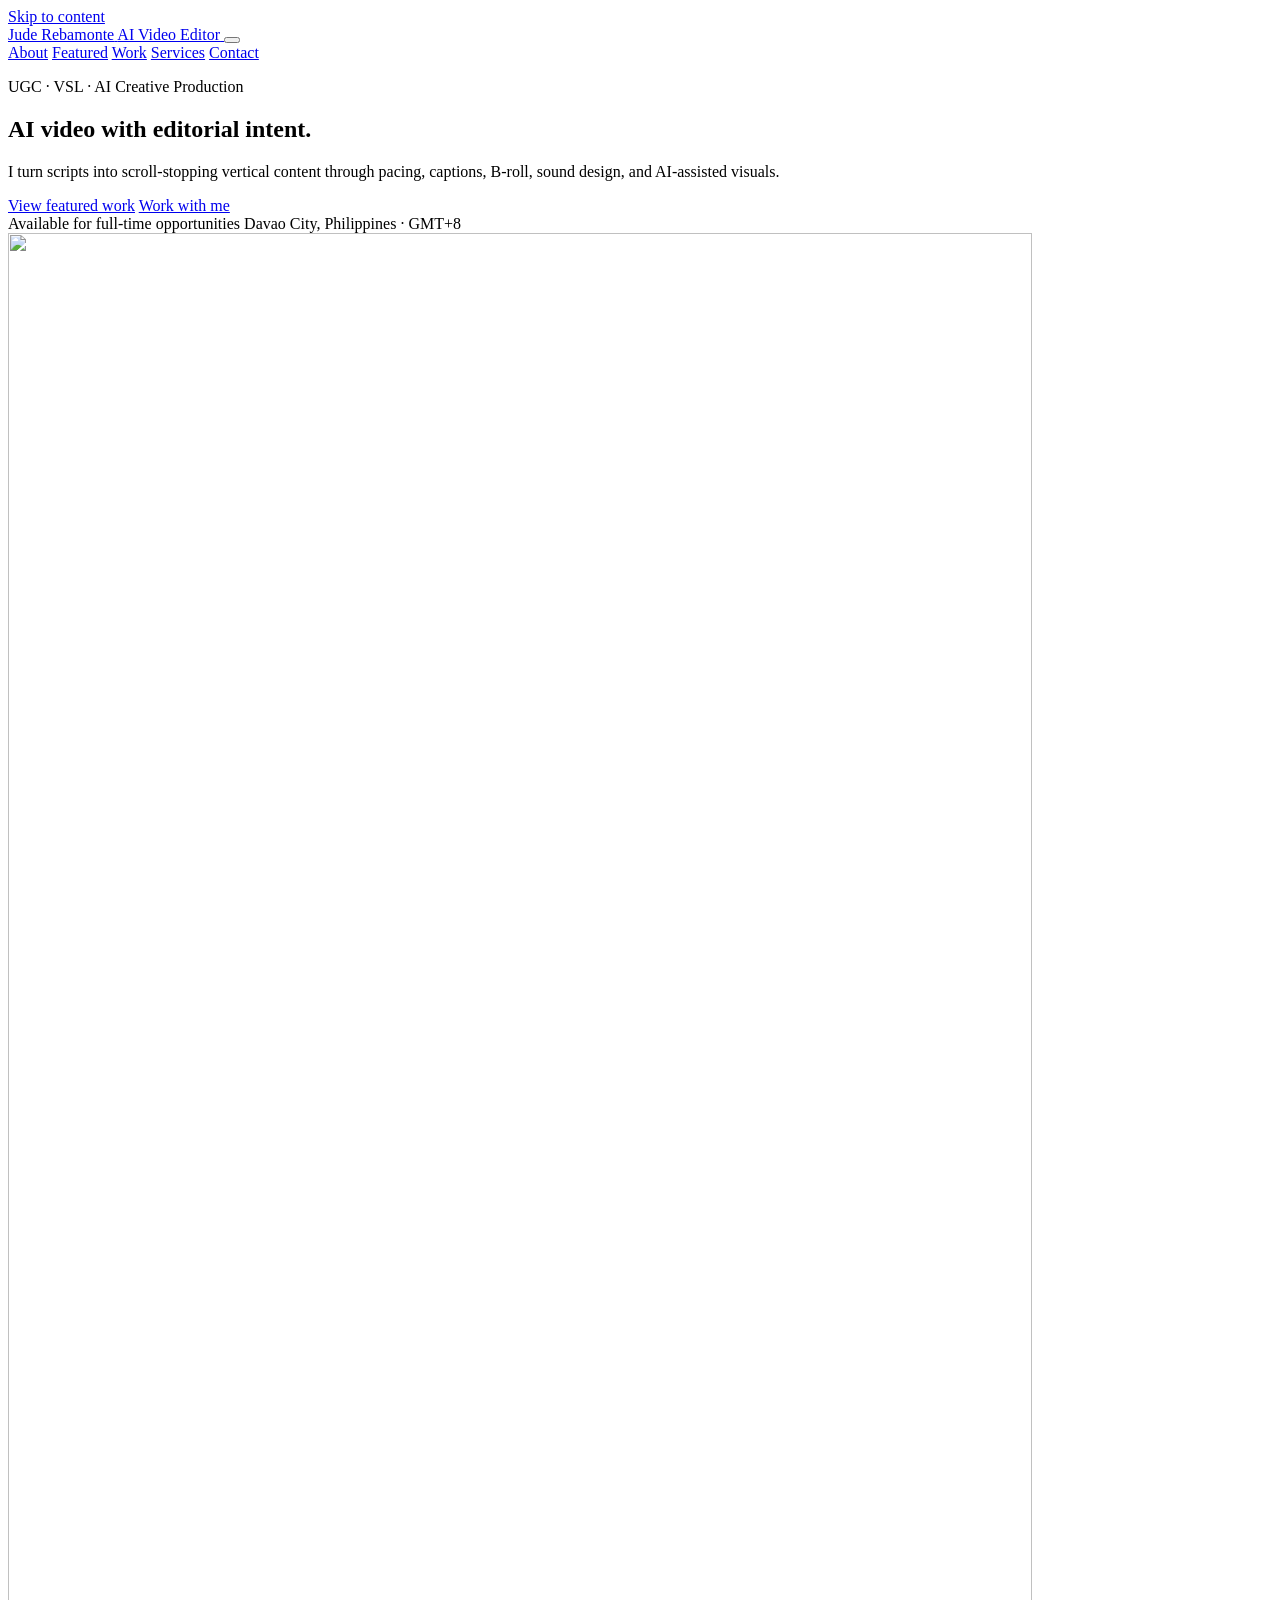
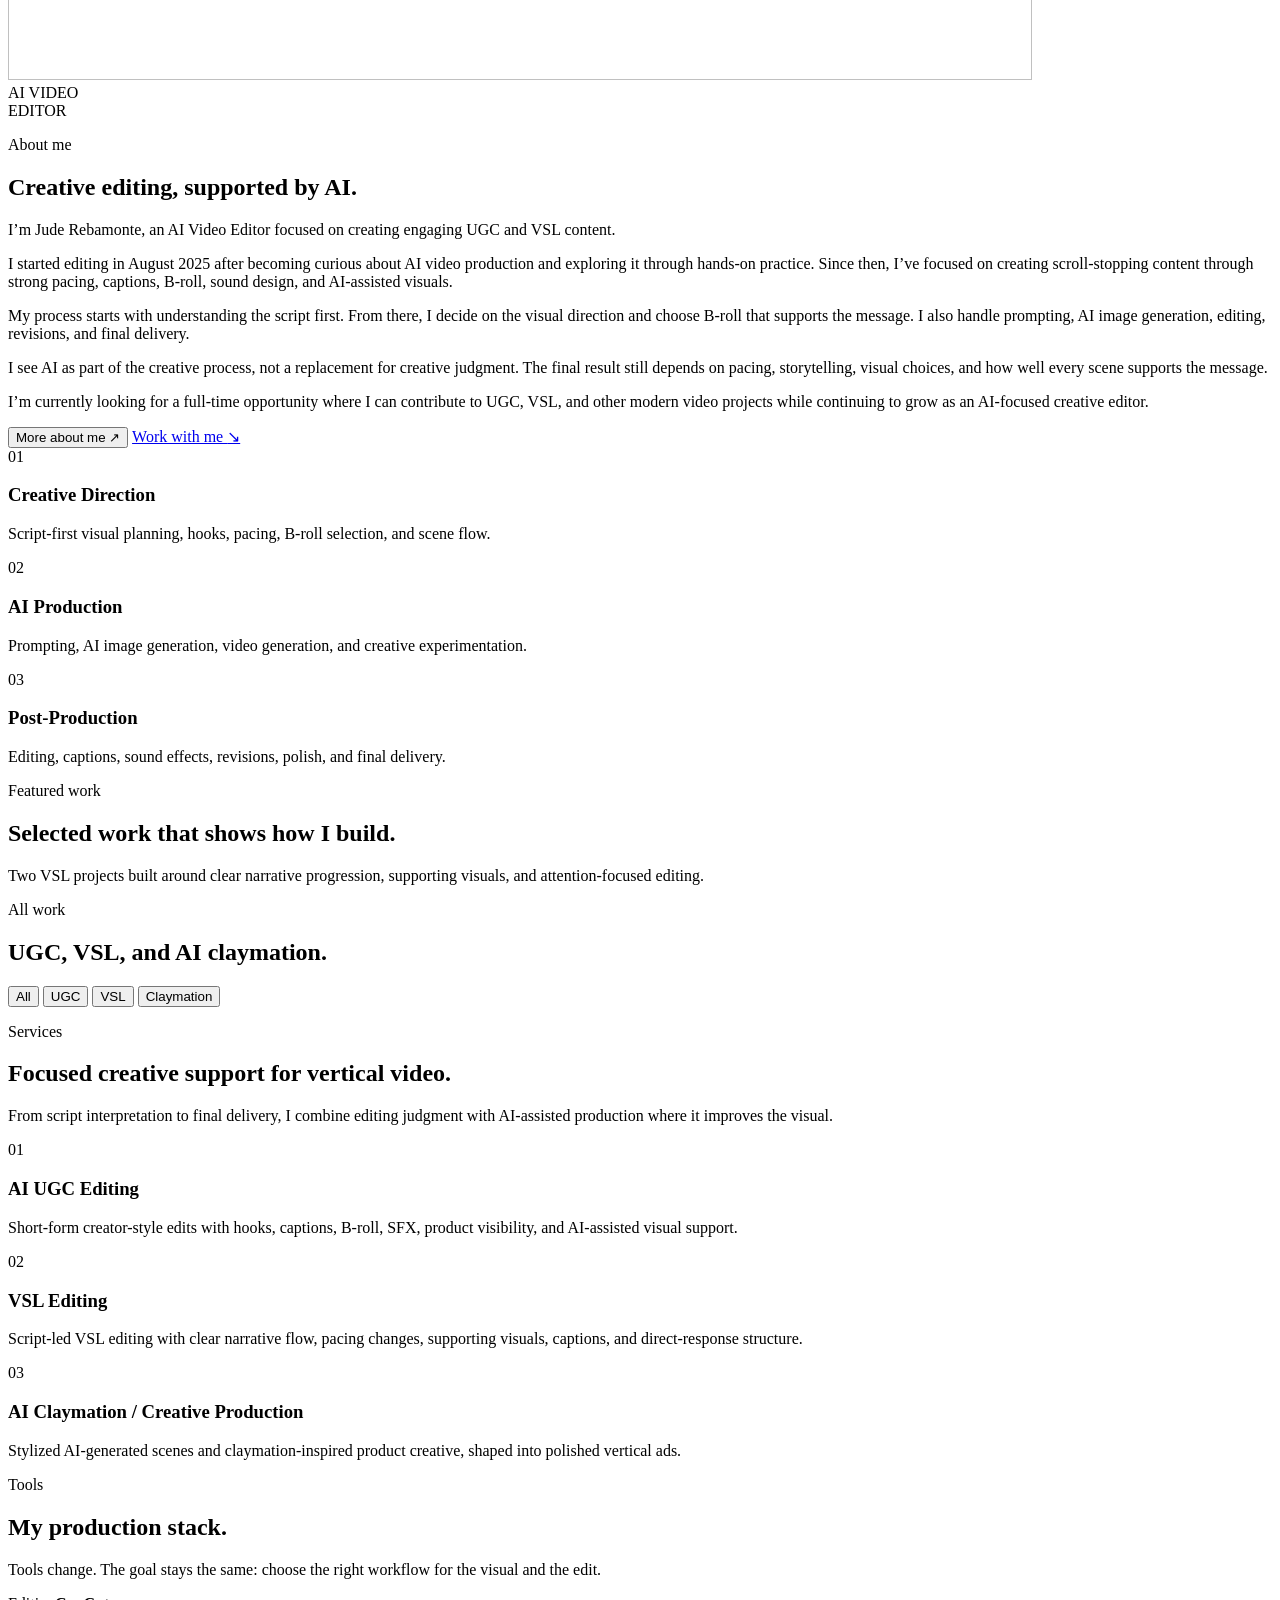
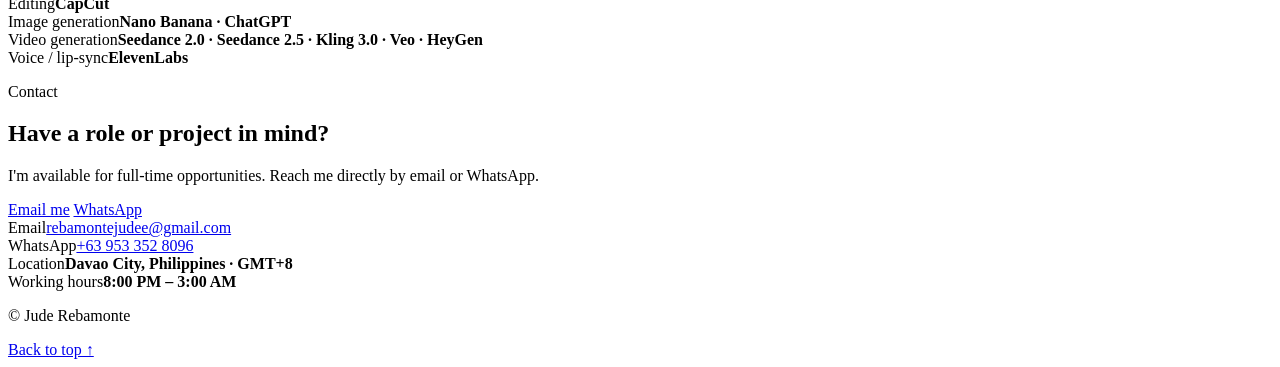
==== index.html @ fc988c45 "Add files via upload" ====
<!doctype html>
<html lang="en">
<head>
  <meta charset="utf-8">
  <meta name="viewport" content="width=device-width, initial-scale=1">
  <meta name="description" content="Jude Rebamonte — AI Video Editor specializing in UGC, VSL editing, and AI claymation creative production.">
  <meta name="theme-color" content="#0a0a0a">
  <title>Jude Rebamonte — AI Video Editor</title>
  <link rel="stylesheet" href="styles.css">
</head>
<body>
  <a class="skip-link" href="#main">Skip to content</a>
  <header class="site-header" id="top">
    <a class="brand" href="#top" aria-label="Jude Rebamonte, home">
      <span class="brand-name">Jude Rebamonte</span>
      <span class="brand-role">AI Video Editor</span>
    </a>
    <button class="nav-toggle" type="button" aria-expanded="false" aria-controls="site-nav" aria-label="Open navigation">
      <span></span><span></span>
    </button>
    <nav id="site-nav" class="site-nav" aria-label="Primary navigation">
      <a href="#about">About</a>
      <a href="#featured">Featured</a>
      <a href="#work">Work</a>
      <a href="#services">Services</a>
      <a class="nav-cta" href="#contact">Contact</a>
    </nav>
  </header>

  <main id="main">
    <section class="hero section-shell" aria-labelledby="hero-title">
      <div class="hero-copy">
        <p class="eyebrow">UGC · VSL · AI Creative Production</p>
        <h1 id="hero-title">AI video with <span>editorial intent.</span></h1>
        <p class="hero-lede">I turn scripts into scroll-stopping vertical content through pacing, captions, B-roll, sound design, and AI-assisted visuals.</p>
        <div class="hero-actions">
          <a class="button button-primary" href="#featured">View featured work</a>
          <a class="button button-secondary" href="#contact">Work with me</a>
        </div>
        <div class="hero-meta" aria-label="Availability details">
          <span>Available for full-time opportunities</span>
          <span>Davao City, Philippines · GMT+8</span>
        </div>
      </div>
      <div class="hero-visual" aria-hidden="true">
        <div class="hero-frame">
          <img src="assets/profile/jude-rebamonte.jpg" alt="" width="1024" height="1447">
        </div>
        <div class="hero-stamp">AI VIDEO<br>EDITOR</div>
      </div>
    </section>

    <section id="about" class="about section-shell section-pad" aria-labelledby="about-title">
      <div class="section-heading split-heading">
        <div>
          <p class="eyebrow">About me</p>
          <h2 id="about-title">Creative editing, supported by AI.</h2>
        </div>
        <p class="section-intro">I’m Jude Rebamonte, an AI Video Editor focused on creating engaging UGC and VSL content.</p>
      </div>

      <div class="about-grid">
        <div class="about-copy">
          <p>I started editing in August 2025 after becoming curious about AI video production and exploring it through hands-on practice. Since then, I’ve focused on creating scroll-stopping content through strong pacing, captions, B-roll, sound design, and AI-assisted visuals.</p>
          <p>My process starts with understanding the script first. From there, I decide on the visual direction and choose B-roll that supports the message. I also handle prompting, AI image generation, editing, revisions, and final delivery.</p>
          <p>I see AI as part of the creative process, not a replacement for creative judgment. The final result still depends on pacing, storytelling, visual choices, and how well every scene supports the message.</p>
          <p>I’m currently looking for a full-time opportunity where I can contribute to UGC, VSL, and other modern video projects while continuing to grow as an AI-focused creative editor.</p>
          <div class="about-actions">
            <button class="text-button" type="button" data-open-about>More about me <span aria-hidden="true">↗</span></button>
            <a class="text-button" href="#contact">Work with me <span aria-hidden="true">↘</span></a>
          </div>
        </div>

        <div class="capability-list">
          <article class="capability-card">
            <span class="capability-number">01</span>
            <h3>Creative Direction</h3>
            <p>Script-first visual planning, hooks, pacing, B-roll selection, and scene flow.</p>
          </article>
          <article class="capability-card">
            <span class="capability-number">02</span>
            <h3>AI Production</h3>
            <p>Prompting, AI image generation, video generation, and creative experimentation.</p>
          </article>
          <article class="capability-card">
            <span class="capability-number">03</span>
            <h3>Post-Production</h3>
            <p>Editing, captions, sound effects, revisions, polish, and final delivery.</p>
          </article>
        </div>
      </div>
    </section>

    <section id="featured" class="featured section-pad" aria-labelledby="featured-title">
      <div class="section-shell">
        <div class="section-heading split-heading">
          <div>
            <p class="eyebrow">Featured work</p>
            <h2 id="featured-title">Selected work that shows how I build.</h2>
          </div>
          <p class="section-intro">Two VSL projects built around clear narrative progression, supporting visuals, and attention-focused editing.</p>
        </div>
        <div id="featured-grid" class="featured-grid" aria-live="polite"></div>
      </div>
    </section>

    <section id="work" class="work section-shell section-pad" aria-labelledby="work-title">
      <div class="section-heading split-heading work-heading">
        <div>
          <p class="eyebrow">All work</p>
          <h2 id="work-title">UGC, VSL, and AI claymation.</h2>
        </div>
        <div class="filter-bar" role="group" aria-label="Filter portfolio projects">
          <button class="filter is-active" type="button" data-filter="All">All</button>
          <button class="filter" type="button" data-filter="UGC">UGC</button>
          <button class="filter" type="button" data-filter="VSL">VSL</button>
          <button class="filter" type="button" data-filter="Claymation">Claymation</button>
        </div>
      </div>
      <div id="portfolio-grid" class="portfolio-grid" aria-live="polite"></div>
    </section>

    <section id="services" class="services section-pad" aria-labelledby="services-title">
      <div class="section-shell">
        <div class="section-heading split-heading">
          <div>
            <p class="eyebrow">Services</p>
            <h2 id="services-title">Focused creative support for vertical video.</h2>
          </div>
          <p class="section-intro">From script interpretation to final delivery, I combine editing judgment with AI-assisted production where it improves the visual.</p>
        </div>
        <div class="services-grid">
          <article class="service-card">
            <span>01</span>
            <h3>AI UGC Editing</h3>
            <p>Short-form creator-style edits with hooks, captions, B-roll, SFX, product visibility, and AI-assisted visual support.</p>
          </article>
          <article class="service-card">
            <span>02</span>
            <h3>VSL Editing</h3>
            <p>Script-led VSL editing with clear narrative flow, pacing changes, supporting visuals, captions, and direct-response structure.</p>
          </article>
          <article class="service-card">
            <span>03</span>
            <h3>AI Claymation / Creative Production</h3>
            <p>Stylized AI-generated scenes and claymation-inspired product creative, shaped into polished vertical ads.</p>
          </article>
        </div>
      </div>
    </section>

    <section class="tools section-shell section-pad" aria-labelledby="tools-title">
      <div class="section-heading split-heading">
        <div>
          <p class="eyebrow">Tools</p>
          <h2 id="tools-title">My production stack.</h2>
        </div>
        <p class="section-intro">Tools change. The goal stays the same: choose the right workflow for the visual and the edit.</p>
      </div>
      <div class="tool-groups">
        <div class="tool-group"><span>Editing</span><strong>CapCut</strong></div>
        <div class="tool-group"><span>Image generation</span><strong>Nano Banana · ChatGPT</strong></div>
        <div class="tool-group"><span>Video generation</span><strong>Seedance 2.0 · Seedance 2.5 · Kling 3.0 · Veo · HeyGen</strong></div>
        <div class="tool-group"><span>Voice / lip-sync</span><strong>ElevenLabs</strong></div>
      </div>
    </section>

    <section id="contact" class="contact section-pad" aria-labelledby="contact-title">
      <div class="section-shell contact-inner">
        <p class="eyebrow">Contact</p>
        <h2 id="contact-title">Have a role or project in mind?</h2>
        <p>I'm available for full-time opportunities. Reach me directly by email or WhatsApp.</p>
        <div class="contact-actions">
          <a class="button button-primary" href="mailto:rebamontejudee@gmail.com">Email me</a>
          <a class="button button-secondary" href="https://wa.me/639533528096" target="_blank" rel="noopener noreferrer">WhatsApp</a>
        </div>
        <div class="contact-details">
          <div><span>Email</span><a href="mailto:rebamontejudee@gmail.com">rebamontejudee@gmail.com</a></div>
          <div><span>WhatsApp</span><a href="https://wa.me/639533528096" target="_blank" rel="noopener noreferrer">+63 953 352 8096</a></div>
          <div><span>Location</span><strong>Davao City, Philippines · GMT+8</strong></div>
          <div><span>Working hours</span><strong>8:00 PM – 3:00 AM</strong></div>
        </div>
      </div>
    </section>
  </main>

  <footer class="site-footer section-shell">
    <p>© <span id="year"></span> Jude Rebamonte</p>
    <a href="#top">Back to top ↑</a>
  </footer>

  <dialog id="video-modal" class="modal video-modal" aria-labelledby="video-modal-title">
    <div class="modal-panel video-panel">
      <button class="modal-close" type="button" data-close-video aria-label="Close video">×</button>
      <div class="modal-video-wrap">
        <video id="modal-video" controls playsinline preload="metadata"></video>
      </div>
      <div class="modal-copy">
        <p id="video-modal-kicker" class="eyebrow"></p>
        <h2 id="video-modal-title"></h2>
        <p id="video-modal-description"></p>
      </div>
    </div>
  </dialog>

  <dialog id="about-modal" class="modal about-modal" aria-labelledby="about-modal-title">
    <div class="modal-panel about-panel">
      <button class="modal-close" type="button" data-close-about aria-label="Close about details">×</button>
      <p class="eyebrow">More about me</p>
      <h2 id="about-modal-title">Script first. Visuals with a reason.</h2>
      <p>My approach begins with the script. I identify what the message needs visually, then choose B-roll, generated imagery, captions, pacing, and sound that support the story instead of distracting from it.</p>
      <p>I handle prompting, AI image generation, editing, captions, revisions, and final delivery. I’m especially interested in UGC and VSL work where strong creative decisions matter as much as the tools used to make them.</p>
      <div class="modal-tools">
        <span>CapCut</span><span>Nano Banana</span><span>ChatGPT</span><span>Seedance</span><span>Kling</span><span>Veo</span><span>HeyGen</span><span>ElevenLabs</span>
      </div>
    </div>
  </dialog>

  <noscript><p class="noscript">This portfolio needs JavaScript enabled to display the project grid and video previews.</p></noscript>
  <script src="portfolio-data.js"></script>
  <script src="featured-data.js"></script>
  <script src="script.js"></script>
</body>
</html>
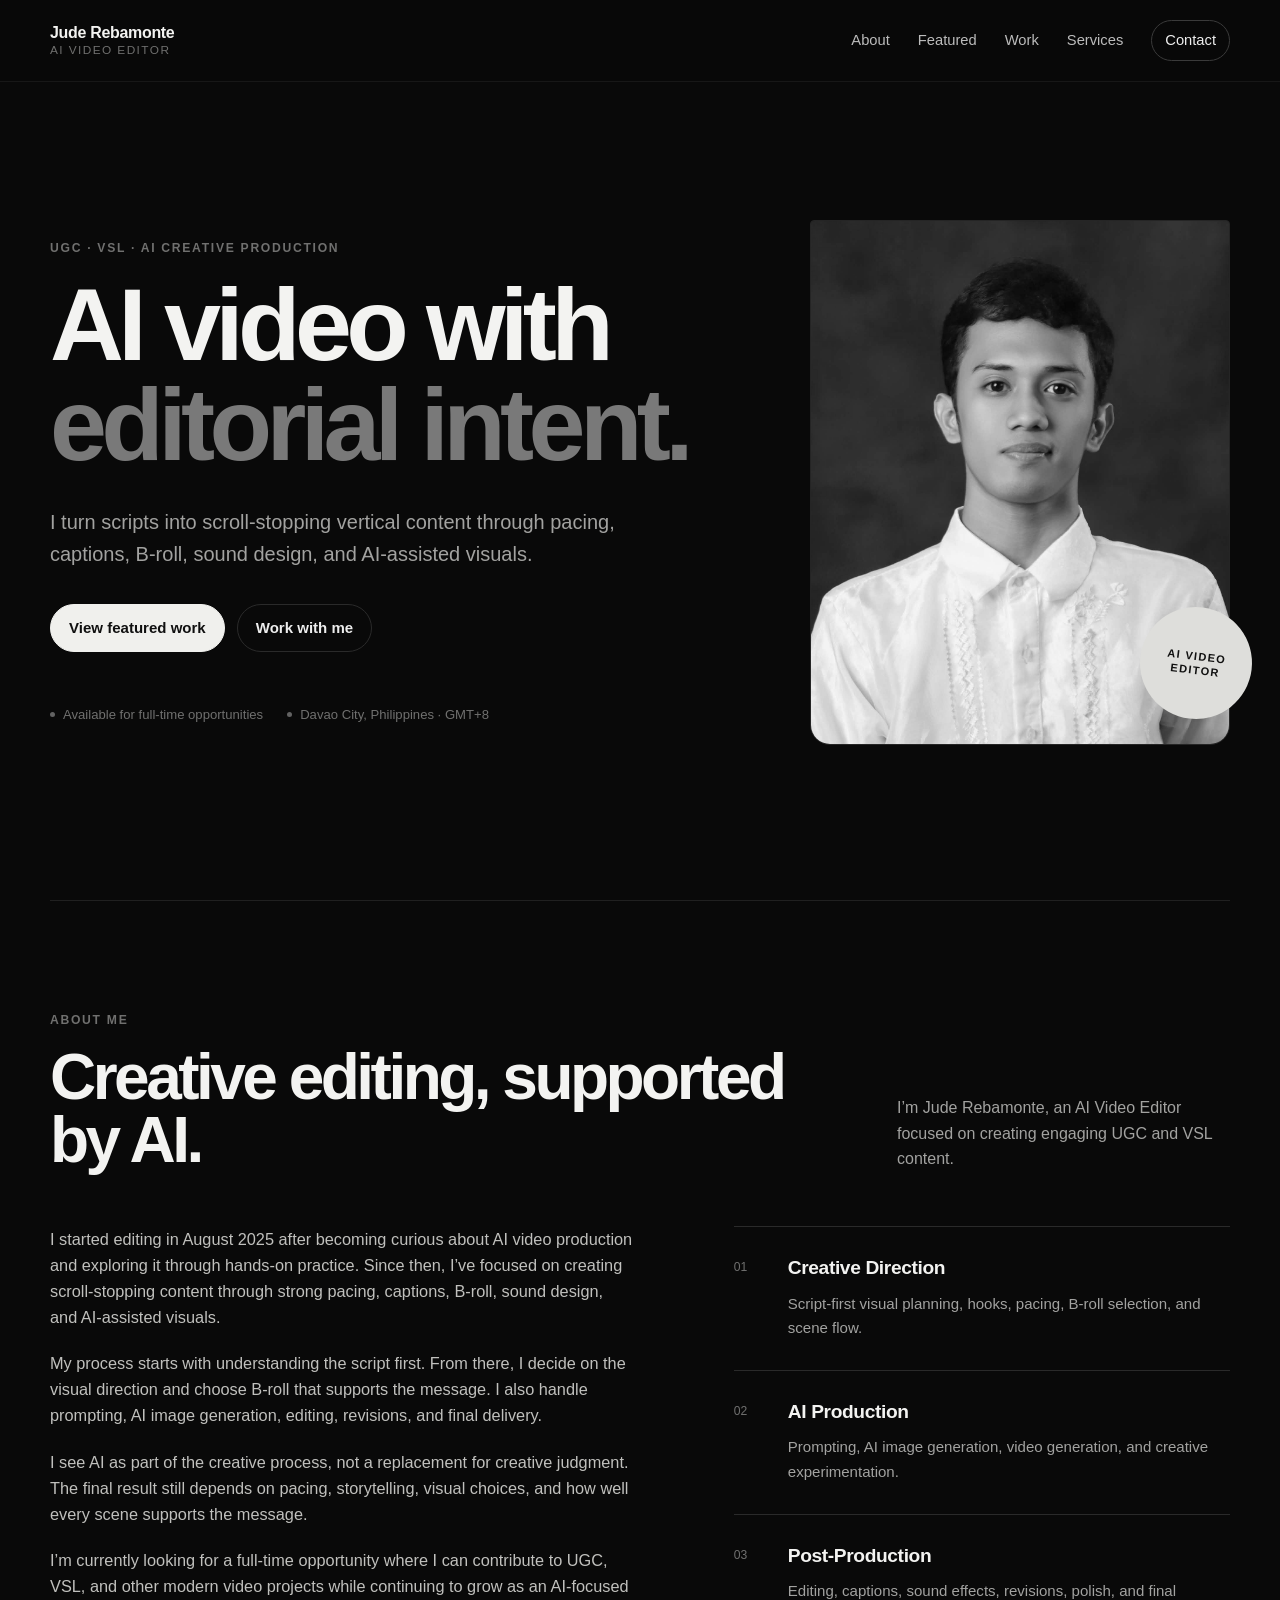
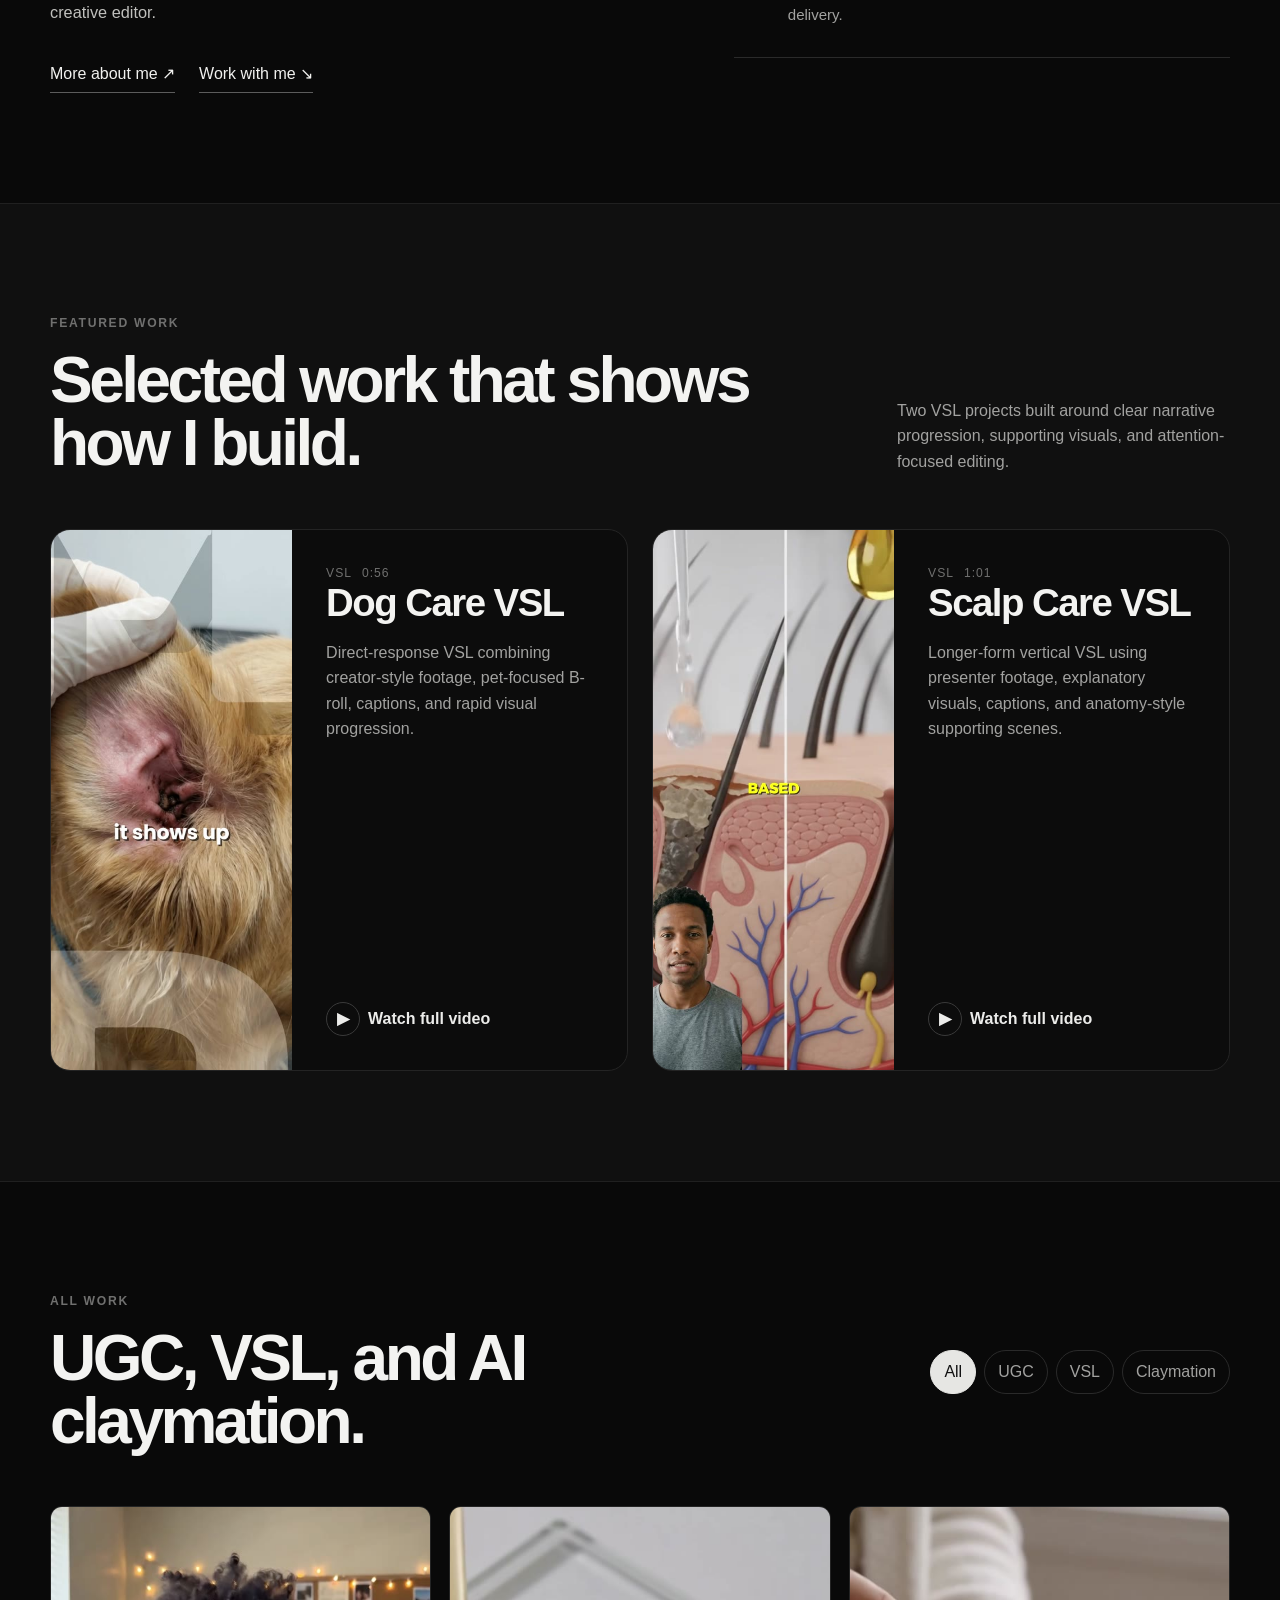
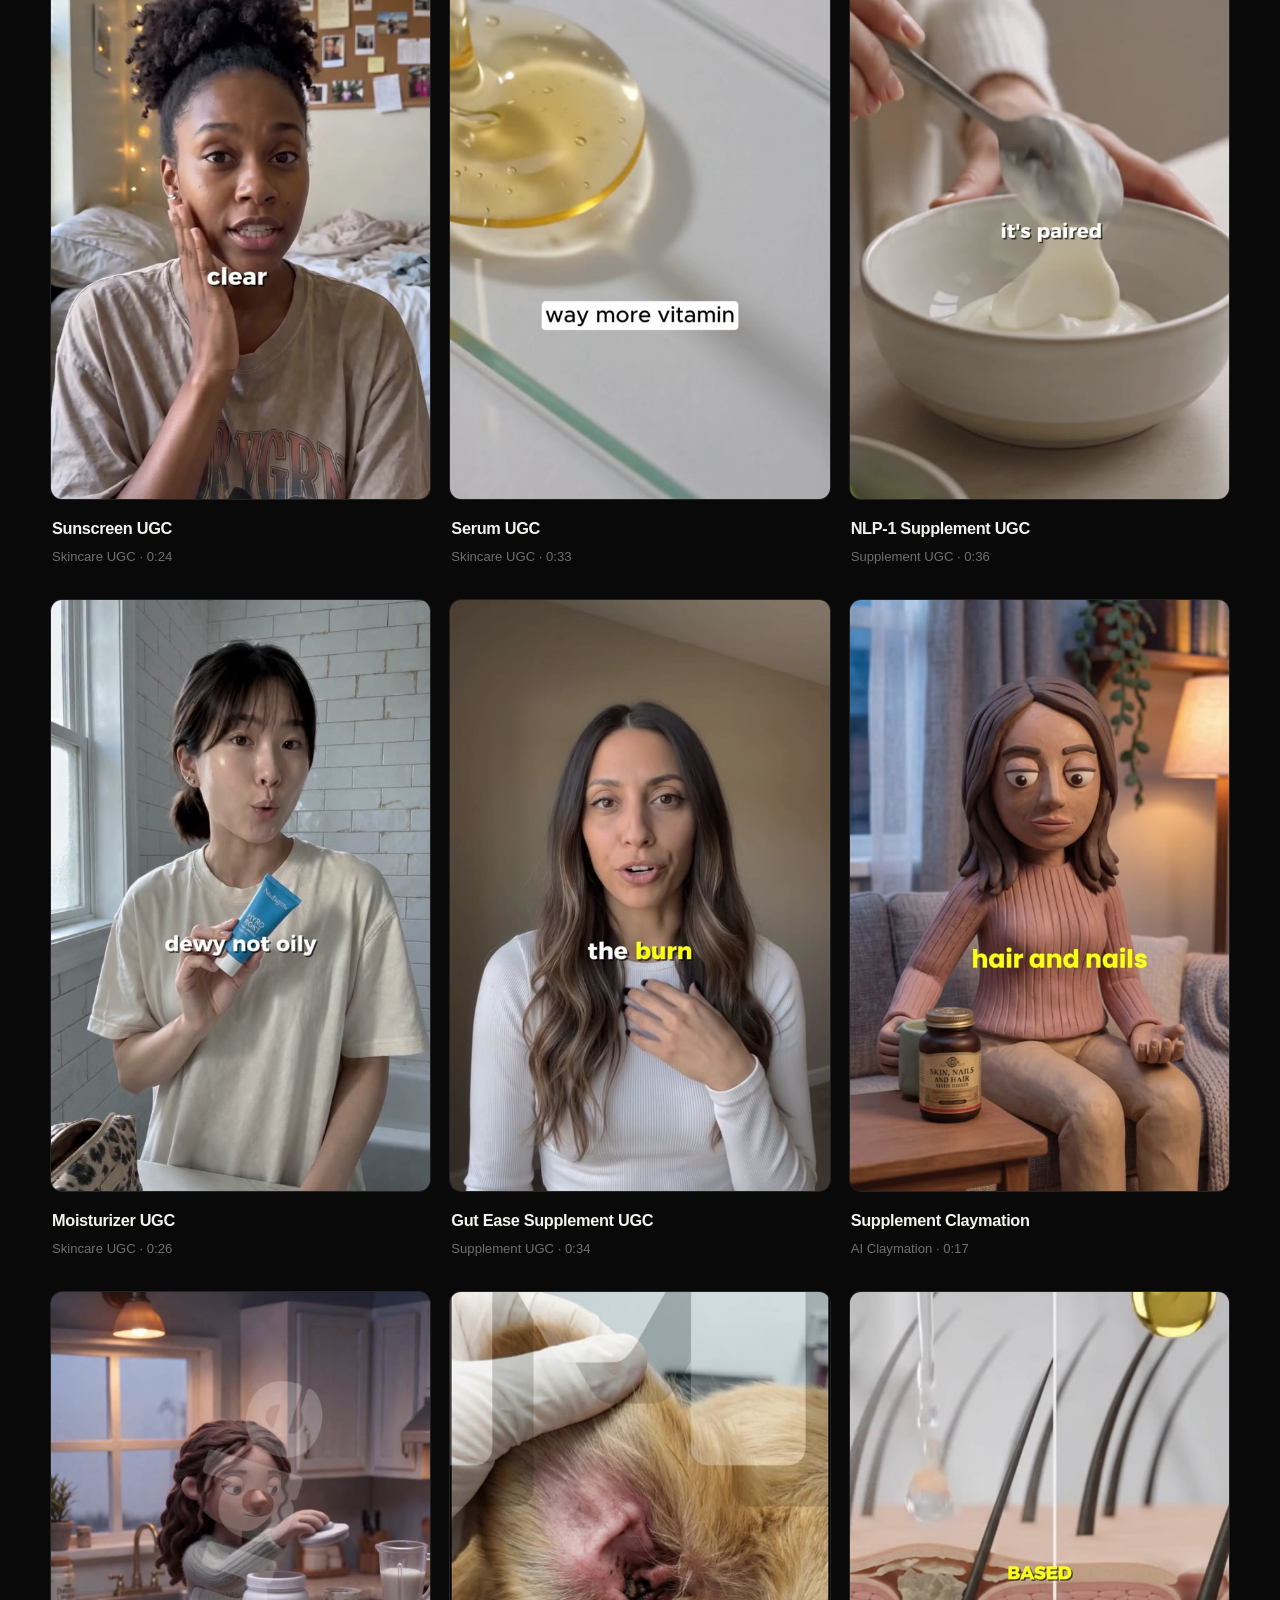
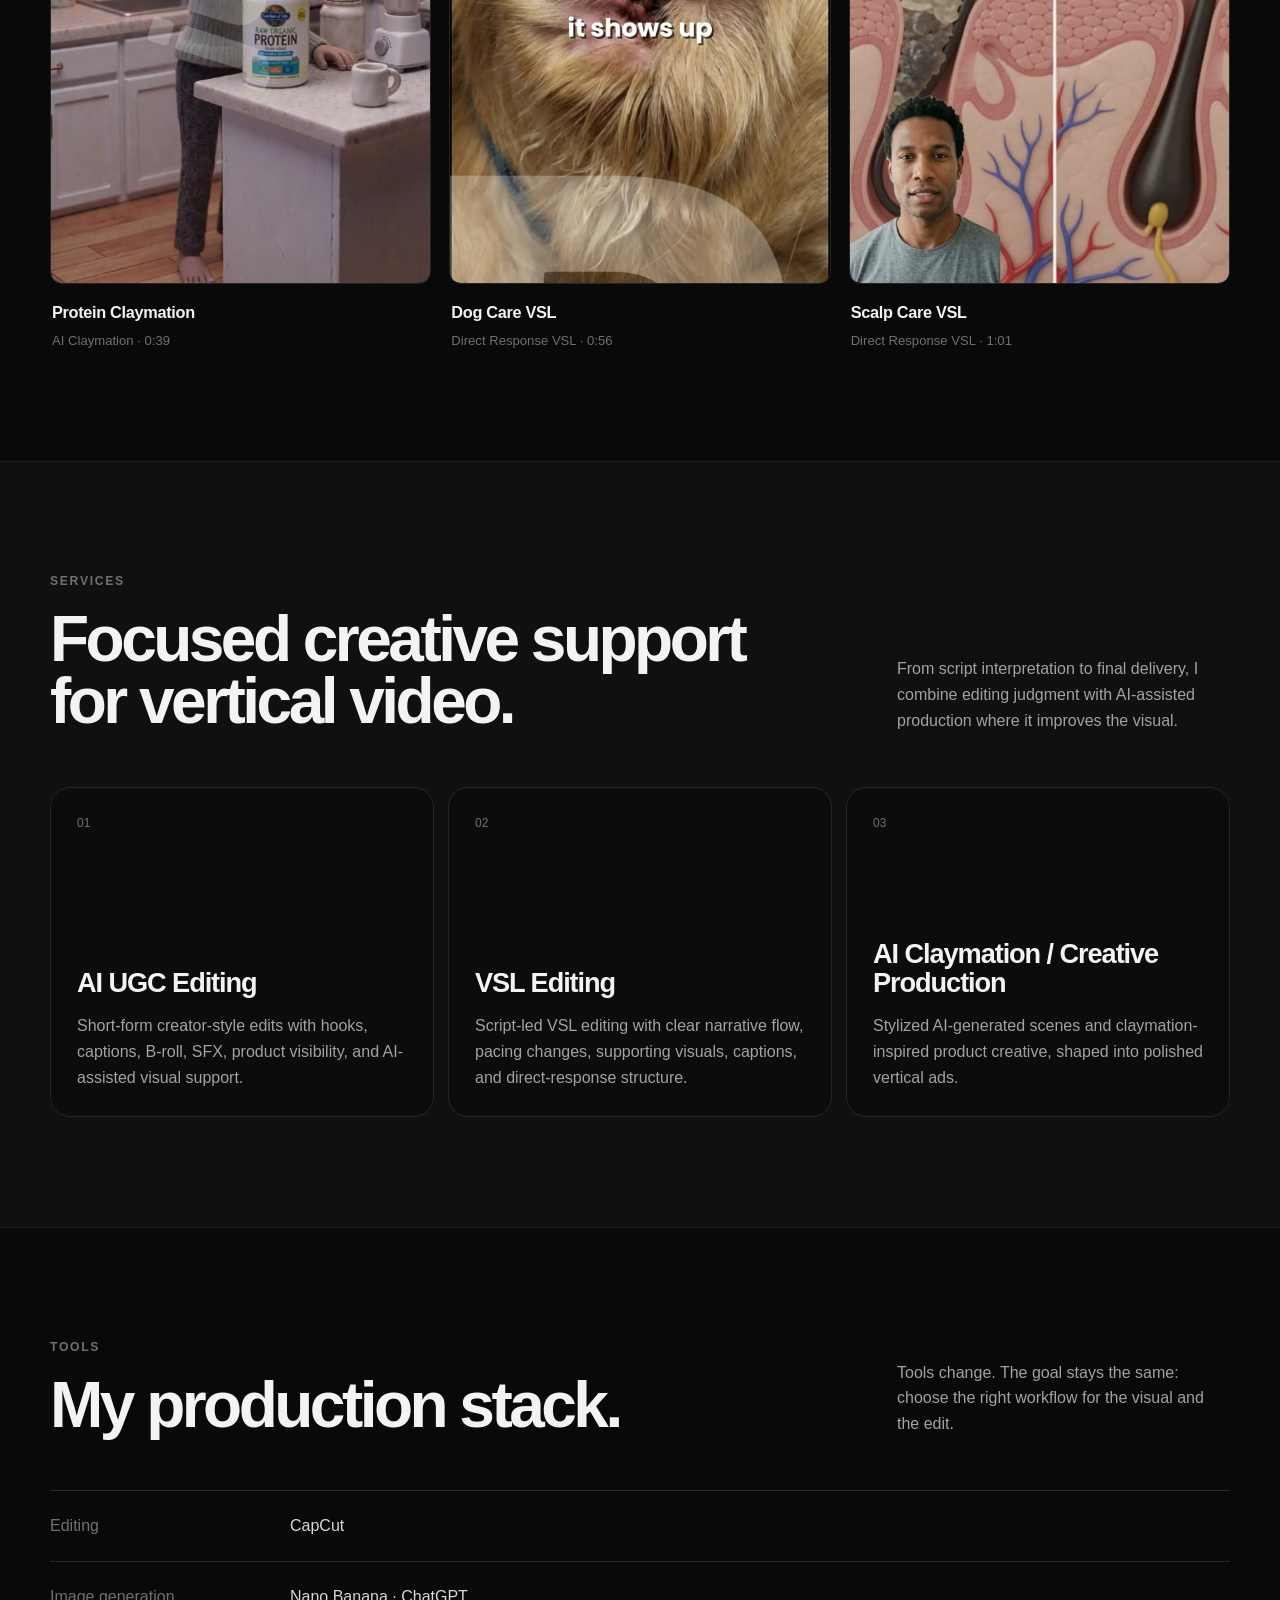
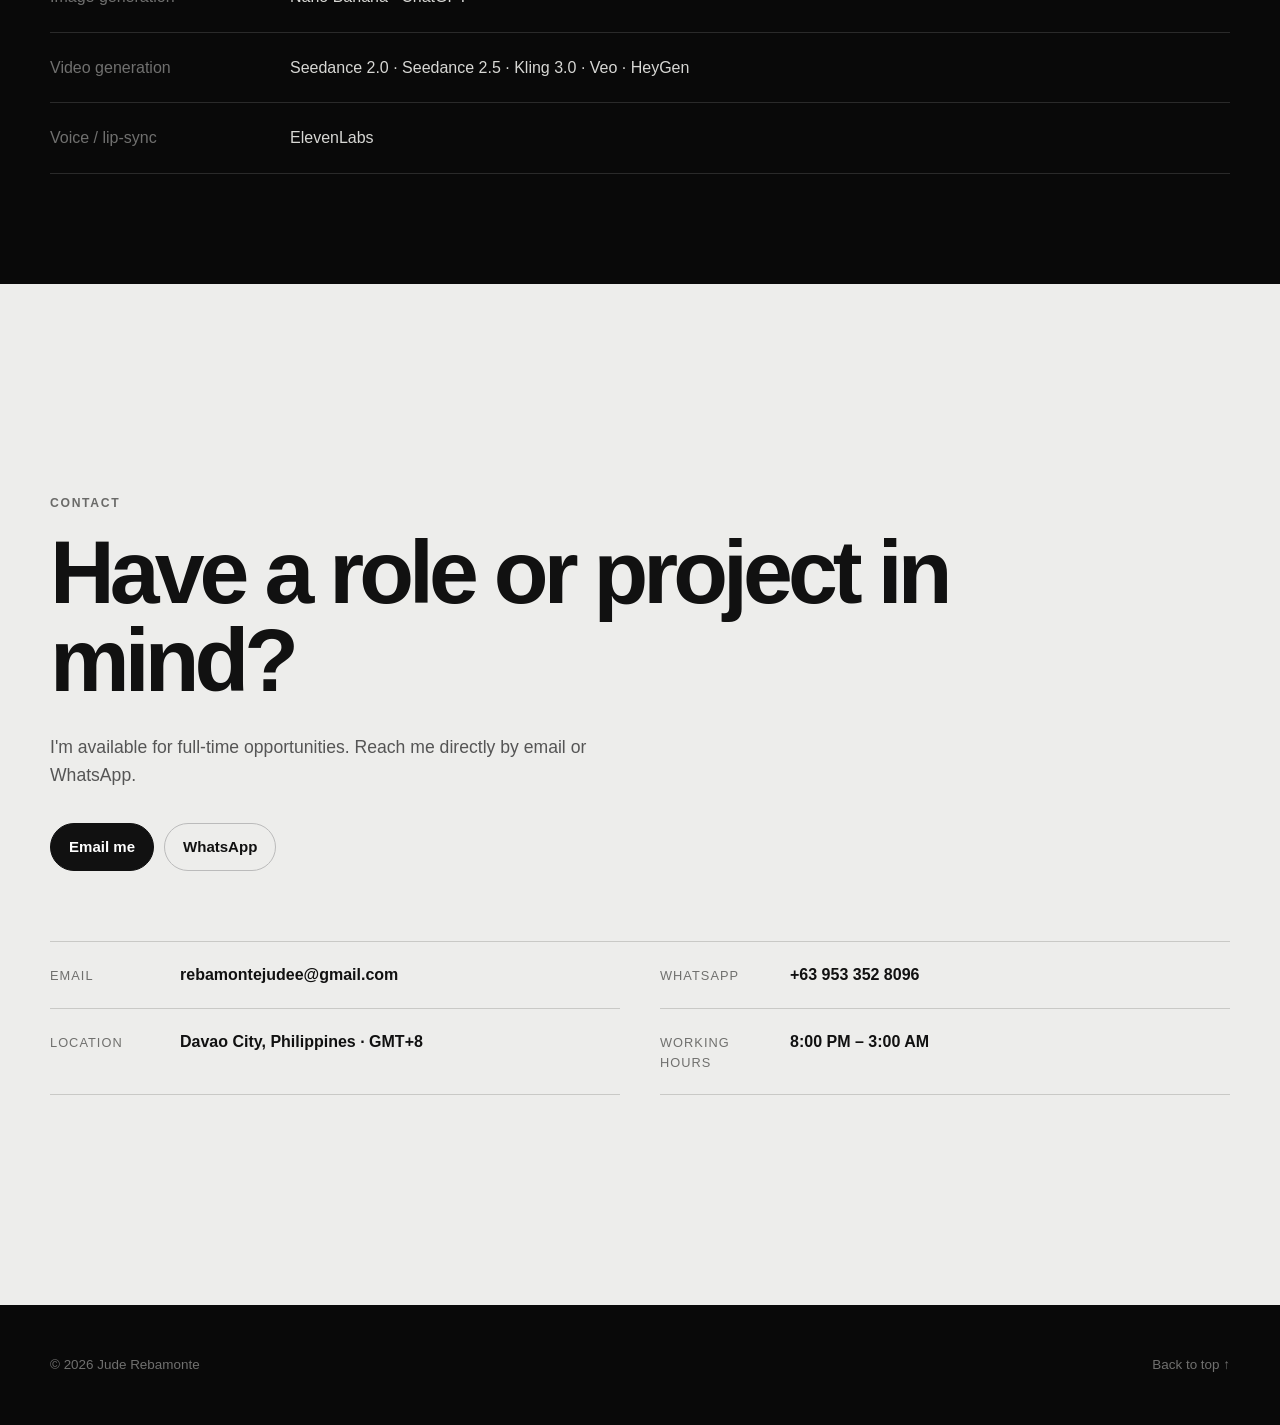
==== commit b7ec2c9e: "Add files via upload" ====
--- a/index.html
+++ b/index.html
@@ -44,7 +44,7 @@
       </div>
       <div class="hero-visual" aria-hidden="true">
         <div class="hero-frame">
-          <img src="assets/profile/jude-rebamonte.jpg" alt="" width="1024" height="1447">
+          <img src="jude-rebamonte.jpg" alt="" width="1024" height="1447">
         </div>
         <div class="hero-stamp">AI VIDEO<br>EDITOR</div>
       </div>
--- a/styles.css
+++ b/styles.css
@@ -0,0 +1,261 @@
+:root {
+  --bg: #090909;
+  --bg-soft: #101010;
+  --surface: #141414;
+  --surface-2: #191919;
+  --line: #2a2a2a;
+  --line-soft: #202020;
+  --text: #f3f3f1;
+  --muted: #a2a2a0;
+  --muted-2: #70706f;
+  --radius: 20px;
+  --radius-sm: 12px;
+  --shell: min(1180px, calc(100vw - 40px));
+  --ease: cubic-bezier(.2,.7,.2,1);
+}
+
+* { box-sizing: border-box; }
+html { scroll-behavior: smooth; background: var(--bg); }
+body {
+  margin: 0;
+  background: var(--bg);
+  color: var(--text);
+  font-family: Inter, ui-sans-serif, -apple-system, BlinkMacSystemFont, "Segoe UI", Helvetica, Arial, sans-serif;
+  font-size: 16px;
+  line-height: 1.6;
+  -webkit-font-smoothing: antialiased;
+}
+button, a { font: inherit; }
+a { color: inherit; text-decoration: none; }
+img, video { display: block; max-width: 100%; }
+button { color: inherit; }
+::selection { background: #e7e7e7; color: #111; }
+
+.skip-link {
+  position: fixed; left: 12px; top: -80px; z-index: 200;
+  background: #fff; color: #111; padding: 10px 14px; border-radius: 8px;
+}
+.skip-link:focus { top: 12px; }
+
+.section-shell { width: var(--shell); margin-inline: auto; }
+.section-pad { padding-block: 110px; }
+.eyebrow {
+  margin: 0 0 16px;
+  color: var(--muted-2);
+  font-size: .76rem;
+  font-weight: 700;
+  letter-spacing: .14em;
+  text-transform: uppercase;
+}
+
+.site-header {
+  position: sticky; top: 0; z-index: 100;
+  width: 100%; height: 82px; padding: 0 max(20px, calc((100vw - 1180px) / 2));
+  display: flex; align-items: center; justify-content: space-between;
+  background: color-mix(in srgb, var(--bg) 84%, transparent);
+  border-bottom: 1px solid rgba(255,255,255,.06);
+  backdrop-filter: blur(18px);
+}
+.brand { display: grid; gap: 2px; line-height: 1.1; }
+.brand-name { font-weight: 700; letter-spacing: -.02em; }
+.brand-role { color: var(--muted-2); font-size: .74rem; text-transform: uppercase; letter-spacing: .12em; }
+.site-nav { display: flex; align-items: center; gap: 28px; }
+.site-nav a { color: #bcbcbc; font-size: .92rem; transition: color .2s ease; }
+.site-nav a:hover, .site-nav a:focus-visible { color: #fff; }
+.site-nav .nav-cta { border: 1px solid #3a3a3a; padding: 8px 13px; border-radius: 99px; color: #eee; }
+.nav-toggle { display: none; border: 0; background: transparent; width: 40px; height: 40px; padding: 10px; }
+.nav-toggle span { display: block; height: 1px; background: #fff; margin: 7px 0; transition: transform .2s ease; }
+
+.hero {
+  min-height: calc(100svh - 82px);
+  padding-block: 54px 72px;
+  display: grid; grid-template-columns: minmax(0, 1.16fr) minmax(320px, .72fr); gap: 80px; align-items: center;
+}
+.hero h1, .section-heading h2, .contact h2, .modal h2 {
+  margin: 0; font-weight: 560; letter-spacing: -.055em; line-height: .98;
+}
+.hero h1 { font-size: clamp(4rem, 8vw, 7.6rem); max-width: 820px; }
+.hero h1 span { color: #797979; }
+.hero-lede { max-width: 650px; margin: 30px 0 0; color: var(--muted); font-size: clamp(1.05rem, 2vw, 1.25rem); }
+.hero-actions { display: flex; flex-wrap: wrap; gap: 12px; margin-top: 34px; }
+.button {
+  display: inline-flex; align-items: center; justify-content: center; min-height: 48px; padding: 0 18px;
+  border: 1px solid var(--line); border-radius: 999px; font-weight: 650; font-size: .94rem;
+  transition: transform .22s var(--ease), background .22s ease, border-color .22s ease;
+}
+.button:hover { transform: translateY(-2px); }
+.button-primary { background: #f0f0ed; color: #101010; border-color: #f0f0ed; }
+.button-primary:hover { background: #fff; }
+.button-secondary { background: transparent; color: #ededed; }
+.button-secondary:hover { border-color: #555; background: #121212; }
+.hero-meta { display: flex; flex-wrap: wrap; gap: 12px 24px; margin-top: 52px; color: var(--muted-2); font-size: .82rem; }
+.hero-meta span { position: relative; padding-left: 13px; }
+.hero-meta span::before { content: ""; position: absolute; left: 0; top: .62em; width: 5px; height: 5px; border-radius: 50%; background: #626262; }
+.hero-visual { position: relative; justify-self: end; width: min(100%, 420px); }
+.hero-frame { overflow: hidden; aspect-ratio: 4/5; border-radius: 4px 4px var(--radius) var(--radius); background: #1b1b1b; border: 1px solid #252525; }
+.hero-frame img { width: 100%; height: 100%; object-fit: cover; object-position: 50% 30%; filter: grayscale(100%) contrast(.98); transform: scale(1.015); }
+.hero-stamp {
+  position: absolute; right: -22px; bottom: 26px; width: 112px; height: 112px; display: grid; place-items: center;
+  border-radius: 50%; background: #dededb; color: #111; font-size: .69rem; font-weight: 800; letter-spacing: .12em; line-height: 1.3; text-align: center;
+  transform: rotate(7deg);
+}
+
+.section-heading { margin-bottom: 54px; }
+.split-heading { display: grid; grid-template-columns: minmax(0, 1.4fr) minmax(280px, .6fr); gap: 70px; align-items: end; }
+.section-heading h2 { max-width: 780px; font-size: clamp(2.5rem, 5vw, 4.8rem); }
+.section-intro { margin: 0; color: var(--muted); }
+
+.about { border-top: 1px solid var(--line-soft); }
+.about-grid { display: grid; grid-template-columns: minmax(0, 1fr) minmax(340px, .85fr); gap: 100px; }
+.about-copy { max-width: 680px; }
+.about-copy p { margin: 0 0 20px; color: #c0c0bd; font-size: 1.02rem; }
+.about-actions { display: flex; gap: 24px; margin-top: 36px; }
+.text-button { border: 0; border-bottom: 1px solid #5c5c5c; background: none; padding: 0 0 5px; cursor: pointer; color: #f1f1ef; }
+.text-button:hover { border-color: #fff; }
+.capability-list { border-top: 1px solid var(--line); }
+.capability-card { position: relative; padding: 26px 0 30px 54px; border-bottom: 1px solid var(--line); }
+.capability-card h3 { margin: 0 0 8px; font-size: 1.2rem; letter-spacing: -.02em; }
+.capability-card p { margin: 0; color: var(--muted); font-size: .94rem; }
+.capability-number { position: absolute; left: 0; top: 31px; color: var(--muted-2); font-size: .76rem; }
+
+.featured { background: var(--bg-soft); border-block: 1px solid var(--line-soft); }
+.featured-grid { display: grid; grid-template-columns: repeat(2, minmax(0,1fr)); gap: 24px; }
+.featured-card { display: grid; grid-template-columns: minmax(200px, .72fr) minmax(0,1fr); min-height: 540px; border: 1px solid #242424; border-radius: var(--radius); overflow: hidden; background: #0c0c0c; }
+.featured-media, .project-media { position: relative; overflow: hidden; background: #0e0e0e; }
+.featured-media { min-height: 540px; }
+.featured-media img, .featured-media video, .project-media img, .project-media video { width: 100%; height: 100%; object-fit: cover; }
+.featured-media video, .project-media video { position: absolute; inset: 0; opacity: 0; transition: opacity .3s ease; }
+.featured-media video.is-playing, .project-media video.is-playing { opacity: 1; }
+.featured-content { padding: 34px; display: flex; flex-direction: column; justify-content: space-between; }
+.featured-content h3 { margin: 0 0 14px; font-size: clamp(1.7rem, 3vw, 2.4rem); line-height: 1.06; letter-spacing: -.04em; }
+.project-meta { display: flex; flex-wrap: wrap; gap: 10px; color: var(--muted-2); font-size: .76rem; text-transform: uppercase; letter-spacing: .08em; }
+.featured-content p { color: var(--muted); }
+.play-link { display: inline-flex; align-items: center; gap: 8px; align-self: flex-start; border: 0; background: none; padding: 0; cursor: pointer; color: #ececea; font-weight: 650; }
+.play-link span { display: grid; place-items: center; width: 34px; height: 34px; border-radius: 50%; border: 1px solid #3a3a3a; }
+
+.work-heading { align-items: center; }
+.filter-bar { display: flex; flex-wrap: wrap; justify-content: flex-end; gap: 8px; }
+.filter { border: 1px solid var(--line); background: transparent; color: var(--muted); padding: 8px 13px; border-radius: 99px; cursor: pointer; }
+.filter:hover, .filter:focus-visible, .filter.is-active { color: #111; background: #e6e6e3; border-color: #e6e6e3; }
+.portfolio-grid { display: grid; grid-template-columns: repeat(3, minmax(0,1fr)); gap: 32px 18px; }
+.project-card { min-width: 0; }
+.project-media { aspect-ratio: 9/14; border-radius: var(--radius-sm); border: 1px solid #242424; cursor: pointer; }
+.project-media::after { content: "View"; position: absolute; right: 12px; bottom: 12px; z-index: 3; padding: 6px 9px; border-radius: 999px; background: rgba(12,12,12,.72); backdrop-filter: blur(10px); border: 1px solid rgba(255,255,255,.12); font-size: .72rem; opacity: 0; transform: translateY(5px); transition: all .22s ease; }
+.project-card:hover .project-media::after { opacity: 1; transform: translateY(0); }
+.project-info { padding: 15px 2px 0; }
+.project-info h3 { margin: 0 0 5px; font-size: 1.02rem; letter-spacing: -.02em; }
+.project-info p { margin: 0; color: var(--muted-2); font-size: .82rem; }
+
+.services { background: var(--bg-soft); border-block: 1px solid var(--line-soft); }
+.services-grid { display: grid; grid-template-columns: repeat(3,1fr); gap: 14px; }
+.service-card { min-height: 330px; padding: 26px; border: 1px solid #252525; border-radius: var(--radius); background: #0c0c0c; display: flex; flex-direction: column; }
+.service-card > span { color: var(--muted-2); font-size: .75rem; }
+.service-card h3 { margin: auto 0 16px; font-size: 1.7rem; letter-spacing: -.04em; line-height: 1.05; }
+.service-card p { margin: 0; color: var(--muted); }
+
+.tool-groups { border-top: 1px solid var(--line); }
+.tool-group { display: grid; grid-template-columns: 210px 1fr; gap: 30px; padding: 22px 0; border-bottom: 1px solid var(--line); }
+.tool-group span { color: var(--muted-2); }
+.tool-group strong { font-weight: 520; color: #d7d7d4; }
+
+.contact { background: #ededeb; color: #111; }
+.contact-inner { padding-block: 100px; }
+.contact .eyebrow { color: #6a6a68; }
+.contact h2 { font-size: clamp(3.2rem, 7vw, 7rem); max-width: 900px; }
+.contact > .section-shell > p:not(.eyebrow) { max-width: 560px; margin: 28px 0 0; color: #555; font-size: 1.1rem; }
+.contact-actions { display: flex; gap: 10px; margin: 34px 0 70px; }
+.contact .button-primary { background: #111; color: #fff; border-color: #111; }
+.contact .button-secondary { color: #111; border-color: #bbb; }
+.contact .button-secondary:hover { background: #ddd; border-color: #aaa; }
+.contact-details { display: grid; grid-template-columns: repeat(2,1fr); gap: 0 40px; border-top: 1px solid #c9c9c6; }
+.contact-details div { padding: 20px 0; border-bottom: 1px solid #c9c9c6; display: grid; grid-template-columns: 110px 1fr; gap: 20px; align-items: baseline; }
+.contact-details span { color: #70706e; font-size: .8rem; text-transform: uppercase; letter-spacing: .08em; }
+.contact-details strong, .contact-details a { font-weight: 600; overflow-wrap: anywhere; }
+
+.site-footer { min-height: 120px; display: flex; align-items: center; justify-content: space-between; color: var(--muted-2); font-size: .84rem; }
+
+.modal { width: min(920px, calc(100vw - 30px)); max-height: calc(100vh - 30px); padding: 0; border: 1px solid #303030; border-radius: var(--radius); background: #0b0b0b; color: var(--text); box-shadow: 0 24px 100px rgba(0,0,0,.65); }
+.modal::backdrop { background: rgba(0,0,0,.78); backdrop-filter: blur(8px); }
+.modal-panel { position: relative; }
+.modal-close { position: absolute; right: 14px; top: 14px; z-index: 5; width: 40px; height: 40px; border: 1px solid #414141; border-radius: 50%; background: rgba(10,10,10,.78); color: #fff; cursor: pointer; font-size: 1.45rem; line-height: 1; }
+.video-panel { display: grid; grid-template-columns: minmax(280px, .8fr) 1fr; min-height: 620px; }
+.modal-video-wrap { background: #000; min-height: 620px; display: grid; place-items: center; }
+.modal-video-wrap video { width: 100%; height: 100%; max-height: calc(100vh - 30px); object-fit: contain; }
+.modal-copy { padding: 70px 42px 42px; align-self: end; }
+.modal-copy h2, .about-panel h2 { font-size: clamp(2.2rem, 5vw, 4rem); }
+.modal-copy p:last-child { color: var(--muted); }
+.about-panel { padding: 70px 54px 54px; }
+.about-panel > p:not(.eyebrow) { color: var(--muted); max-width: 760px; }
+.modal-tools { display: flex; flex-wrap: wrap; gap: 8px; margin-top: 30px; }
+.modal-tools span { padding: 7px 10px; border: 1px solid var(--line); border-radius: 99px; color: #bcbcbc; font-size: .8rem; }
+.noscript { padding: 20px; background: #fff; color: #111; }
+
+@media (max-width: 1000px) {
+  .hero { grid-template-columns: 1fr .58fr; gap: 40px; }
+  .hero h1 { font-size: clamp(3.6rem, 8vw, 6rem); }
+  .split-heading, .about-grid { gap: 50px; }
+  .featured-card { grid-template-columns: 1fr; min-height: 0; }
+  .featured-media { min-height: 0; aspect-ratio: 9/12; }
+  .featured-content { min-height: 280px; }
+  .portfolio-grid { grid-template-columns: repeat(2,1fr); }
+  .services-grid { grid-template-columns: 1fr; }
+  .service-card { min-height: 250px; }
+}
+
+@media (max-width: 760px) {
+  :root { --shell: min(100% - 28px, 1180px); }
+  .section-pad { padding-block: 78px; }
+  .site-header { height: 70px; padding-inline: 14px; }
+  .brand-role { display: none; }
+  .nav-toggle { display: block; cursor: pointer; }
+  .site-nav {
+    position: absolute; left: 14px; right: 14px; top: 62px; display: none; flex-direction: column; align-items: stretch; gap: 0;
+    padding: 8px; background: #111; border: 1px solid #2a2a2a; border-radius: 14px; box-shadow: 0 18px 70px rgba(0,0,0,.4);
+  }
+  .site-nav.is-open { display: flex; }
+  .site-nav a { padding: 12px; }
+  .site-nav .nav-cta { border: 0; padding: 12px; border-radius: 8px; }
+  .hero { min-height: auto; grid-template-columns: 1fr; gap: 46px; padding-block: 70px; }
+  .hero h1 { font-size: clamp(3.5rem, 17vw, 5.4rem); }
+  .hero-visual { justify-self: stretch; width: 100%; }
+  .hero-frame { aspect-ratio: 4/4.7; }
+  .hero-stamp { right: 10px; bottom: 16px; width: 92px; height: 92px; font-size: .58rem; }
+  .hero-meta { display: grid; }
+  .split-heading, .about-grid { grid-template-columns: 1fr; gap: 28px; }
+  .section-heading { margin-bottom: 38px; }
+  .section-heading h2 { font-size: clamp(2.6rem, 12vw, 4rem); }
+  .about-grid { gap: 50px; }
+  .featured-grid { grid-template-columns: 1fr; }
+  .featured-card { grid-template-columns: minmax(0, .88fr) minmax(0,1fr); }
+  .featured-media { aspect-ratio: auto; min-height: 430px; }
+  .featured-content { min-height: 430px; padding: 24px; }
+  .work-heading { align-items: start; }
+  .filter-bar { justify-content: flex-start; }
+  .portfolio-grid { grid-template-columns: repeat(2, minmax(0,1fr)); gap: 26px 10px; }
+  .project-info h3 { font-size: .95rem; }
+  .tool-group { grid-template-columns: 1fr; gap: 8px; }
+  .contact-inner { padding-block: 78px; }
+  .contact h2 { font-size: clamp(3rem, 14vw, 5.2rem); }
+  .contact-details { grid-template-columns: 1fr; }
+  .video-panel { grid-template-columns: 1fr; }
+  .modal-video-wrap { min-height: 0; height: min(66vh, 650px); }
+  .modal-copy { padding: 30px 24px; }
+  .about-panel { padding: 64px 24px 34px; }
+}
+
+@media (max-width: 520px) {
+  .featured-card { grid-template-columns: 1fr; }
+  .featured-media { min-height: 0; aspect-ratio: 9/11; }
+  .featured-content { min-height: 270px; }
+  .portfolio-grid { grid-template-columns: 1fr 1fr; }
+  .project-media { aspect-ratio: 9/14; }
+  .project-info p { font-size: .72rem; }
+  .contact-actions { flex-direction: column; align-items: stretch; }
+  .contact-details div { grid-template-columns: 1fr; gap: 4px; }
+  .site-footer { min-height: 100px; }
+}
+
+@media (prefers-reduced-motion: reduce) {
+  html { scroll-behavior: auto; }
+  *, *::before, *::after { animation-duration: .01ms !important; transition-duration: .01ms !important; }
+}
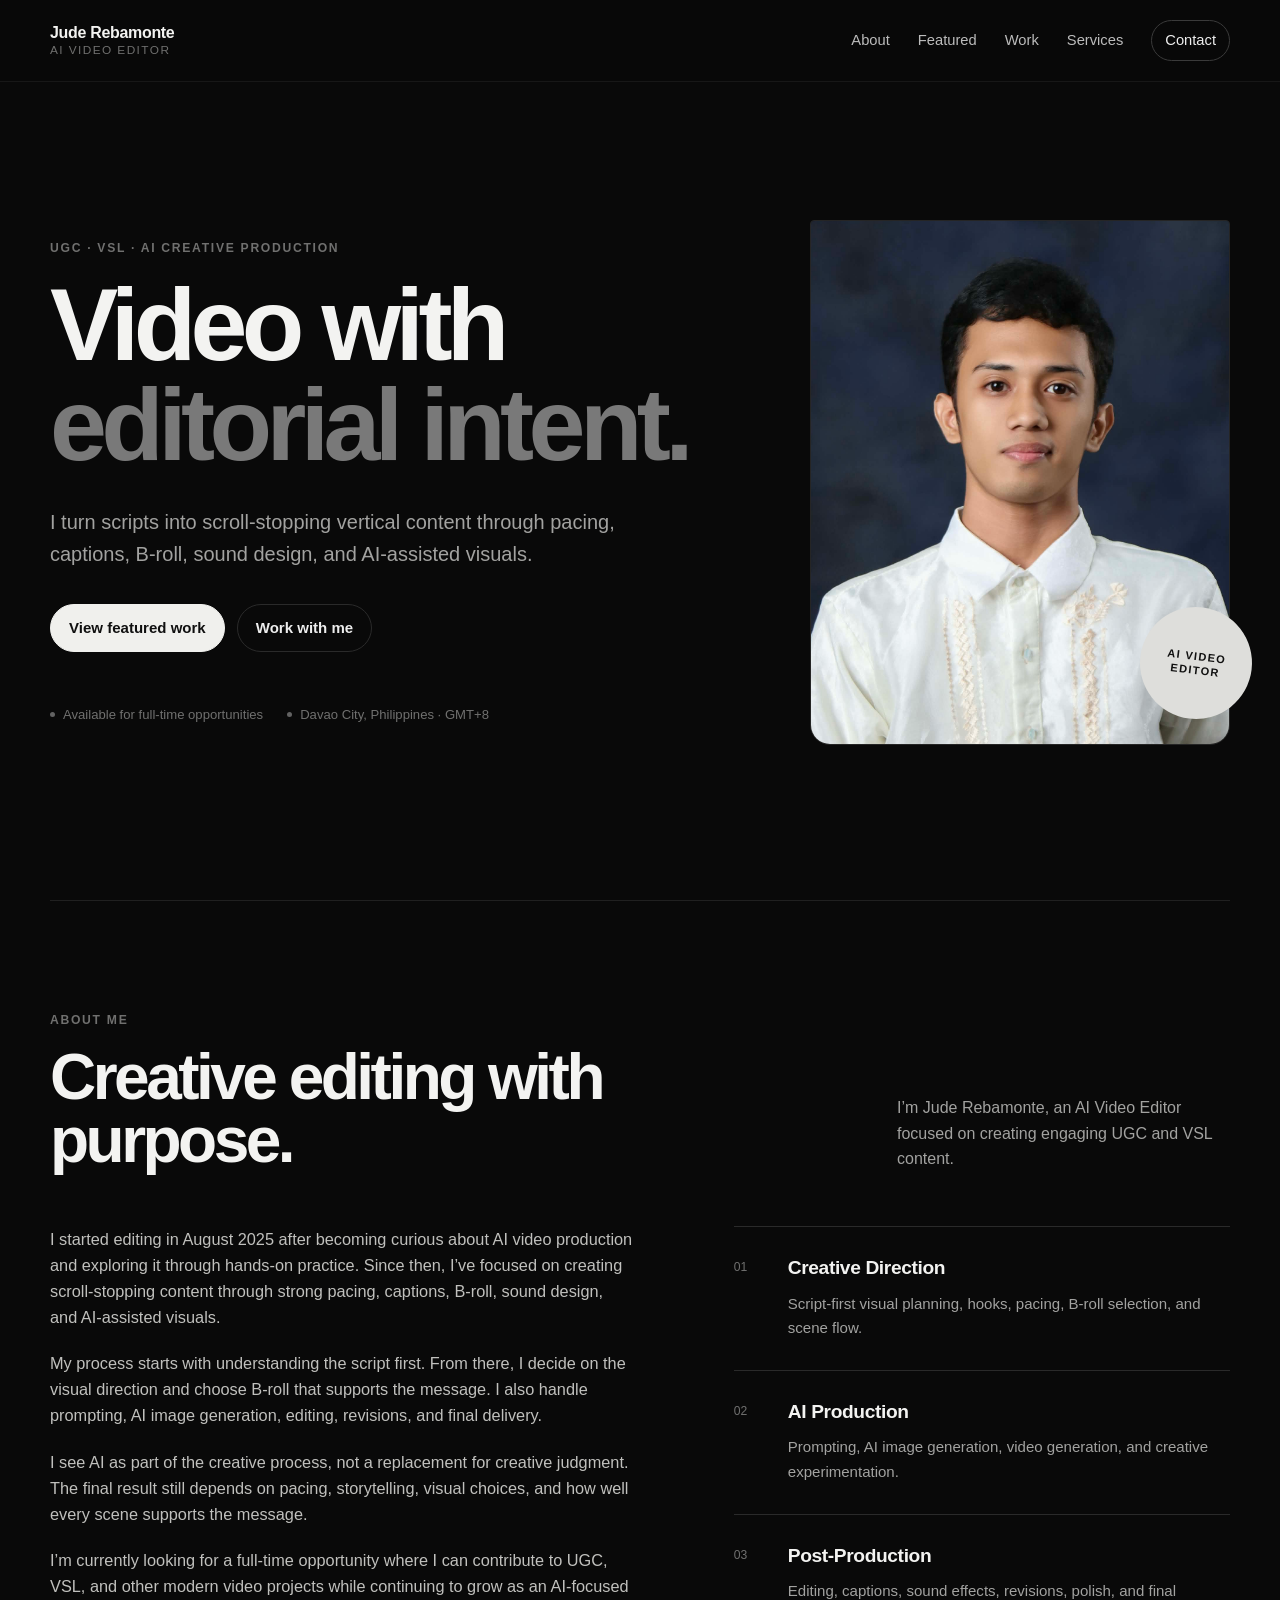
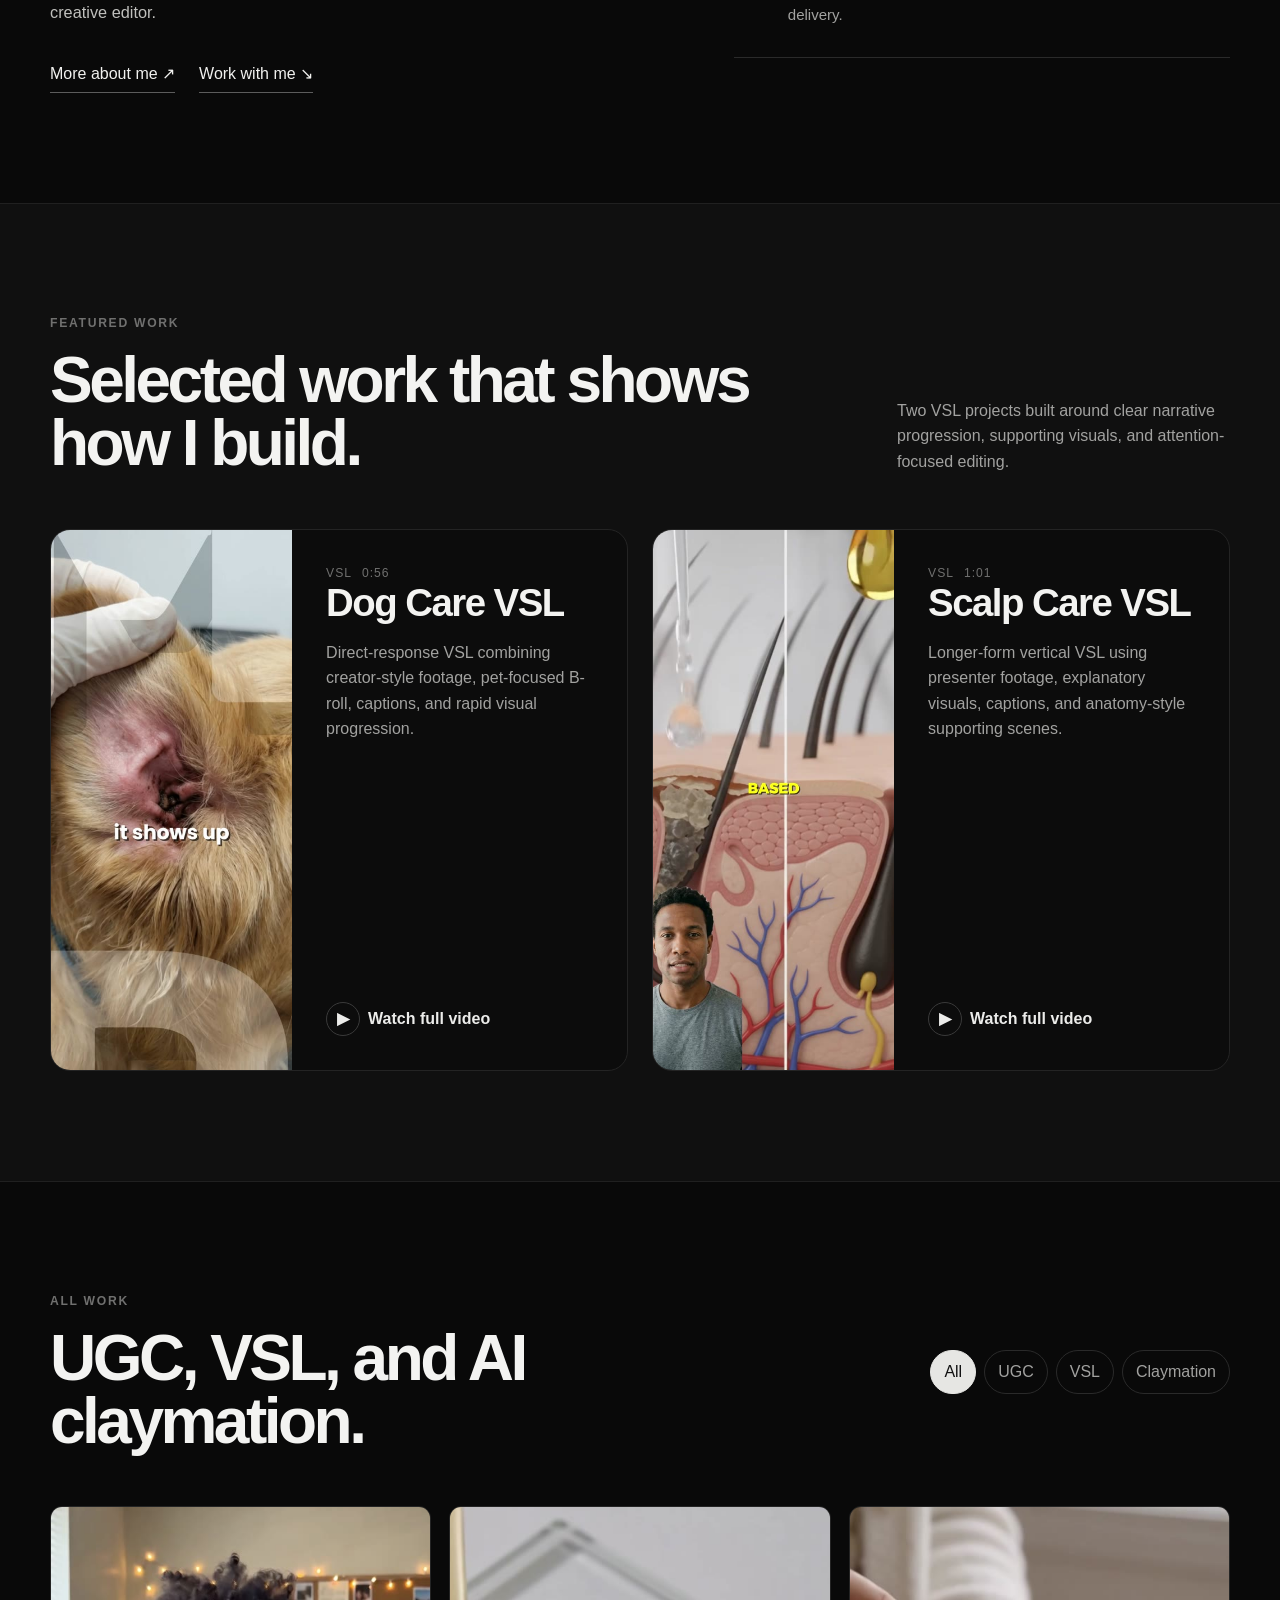
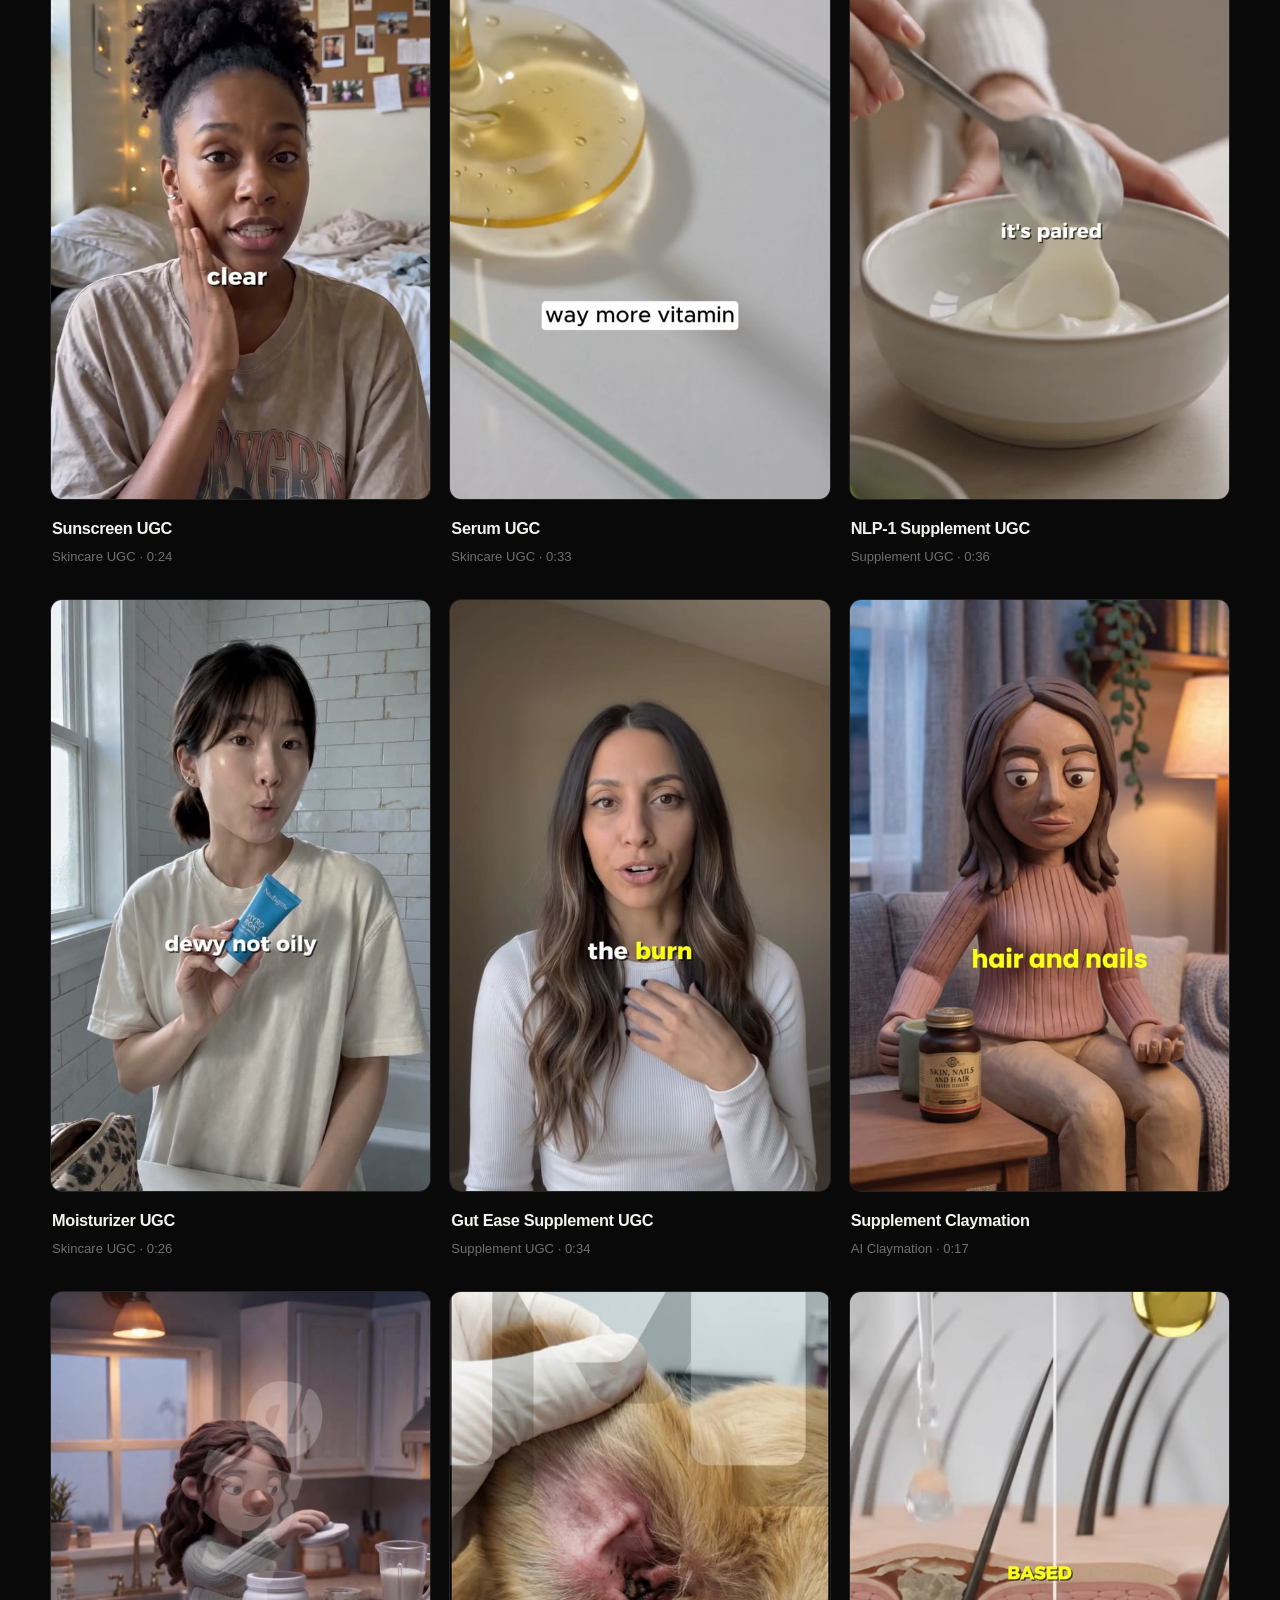
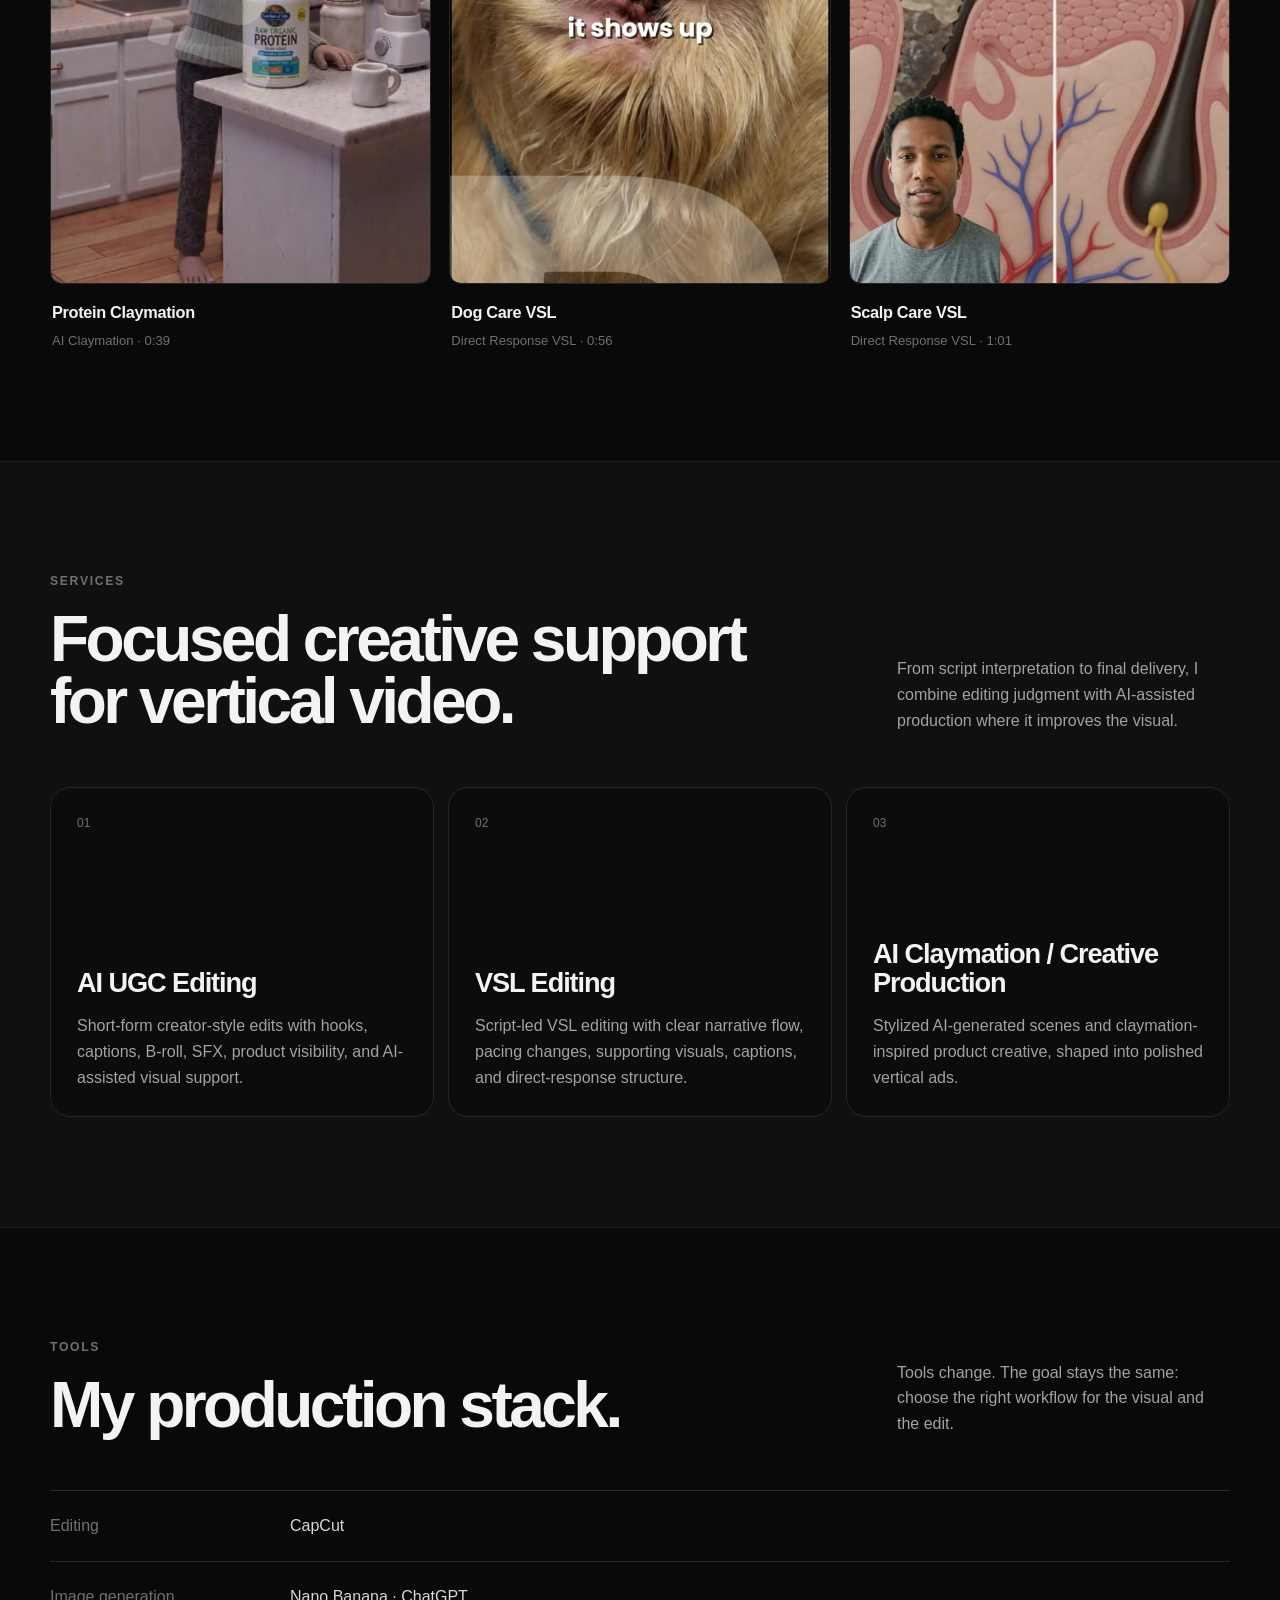
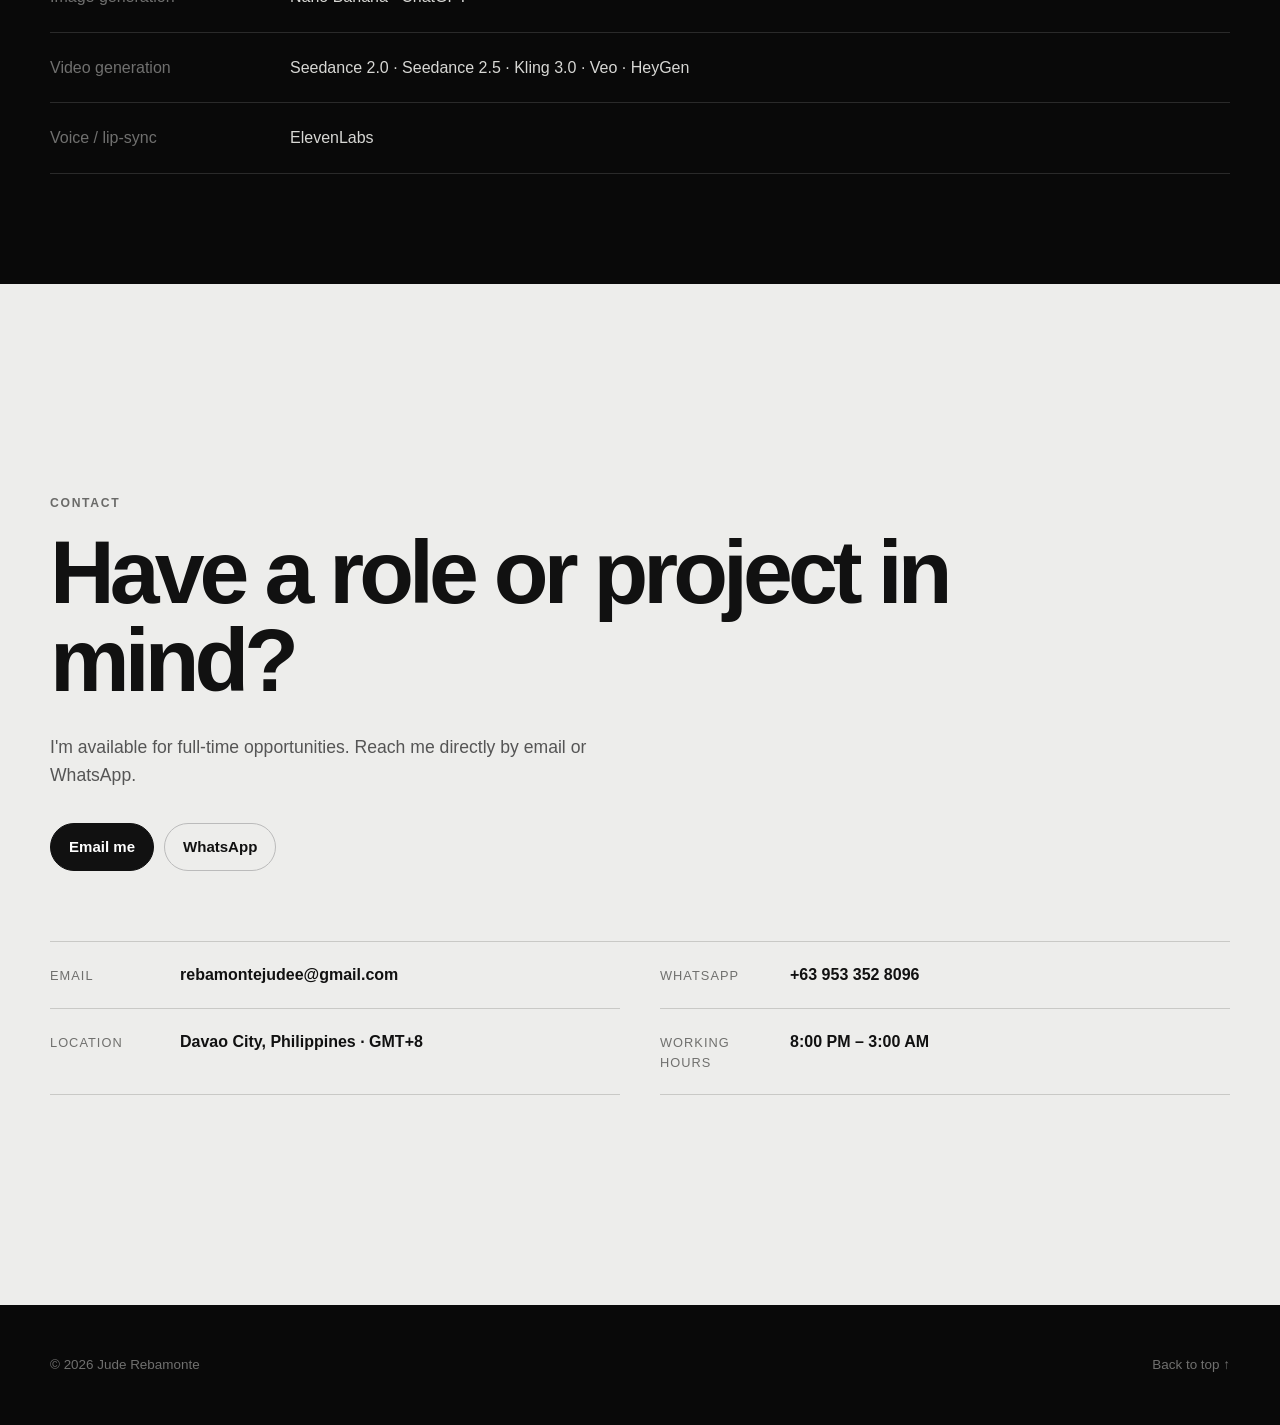
==== commit 1e1cfc8e: "Update index.html" ====
--- a/index.html
+++ b/index.html
@@ -31,7 +31,7 @@
     <section class="hero section-shell" aria-labelledby="hero-title">
       <div class="hero-copy">
         <p class="eyebrow">UGC · VSL · AI Creative Production</p>
-        <h1 id="hero-title">AI video with <span>editorial intent.</span></h1>
+        <h1 id="hero-title"> Video with <span>editorial intent.</span></h1>
         <p class="hero-lede">I turn scripts into scroll-stopping vertical content through pacing, captions, B-roll, sound design, and AI-assisted visuals.</p>
         <div class="hero-actions">
           <a class="button button-primary" href="#featured">View featured work</a>
@@ -54,7 +54,7 @@
       <div class="section-heading split-heading">
         <div>
           <p class="eyebrow">About me</p>
-          <h2 id="about-title">Creative editing, supported by AI.</h2>
+          <h2 id="about-title">Creative editing with purpose.</h2>
         </div>
         <p class="section-intro">I’m Jude Rebamonte, an AI Video Editor focused on creating engaging UGC and VSL content.</p>
       </div>
--- a/styles.css
+++ b/styles.css
@@ -93,7 +93,7 @@
 .hero-meta span::before { content: ""; position: absolute; left: 0; top: .62em; width: 5px; height: 5px; border-radius: 50%; background: #626262; }
 .hero-visual { position: relative; justify-self: end; width: min(100%, 420px); }
 .hero-frame { overflow: hidden; aspect-ratio: 4/5; border-radius: 4px 4px var(--radius) var(--radius); background: #1b1b1b; border: 1px solid #252525; }
-.hero-frame img { width: 100%; height: 100%; object-fit: cover; object-position: 50% 30%; filter: grayscale(100%) contrast(.98); transform: scale(1.015); }
+.hero-frame img { width: 100%; height: 100%; object-fit: cover; object-position: 50% 30%; filter: none; transform: scale(1.015); }
 .hero-stamp {
   position: absolute; right: -22px; bottom: 26px; width: 112px; height: 112px; display: grid; place-items: center;
   border-radius: 50%; background: #dededb; color: #111; font-size: .69rem; font-weight: 800; letter-spacing: .12em; line-height: 1.3; text-align: center;
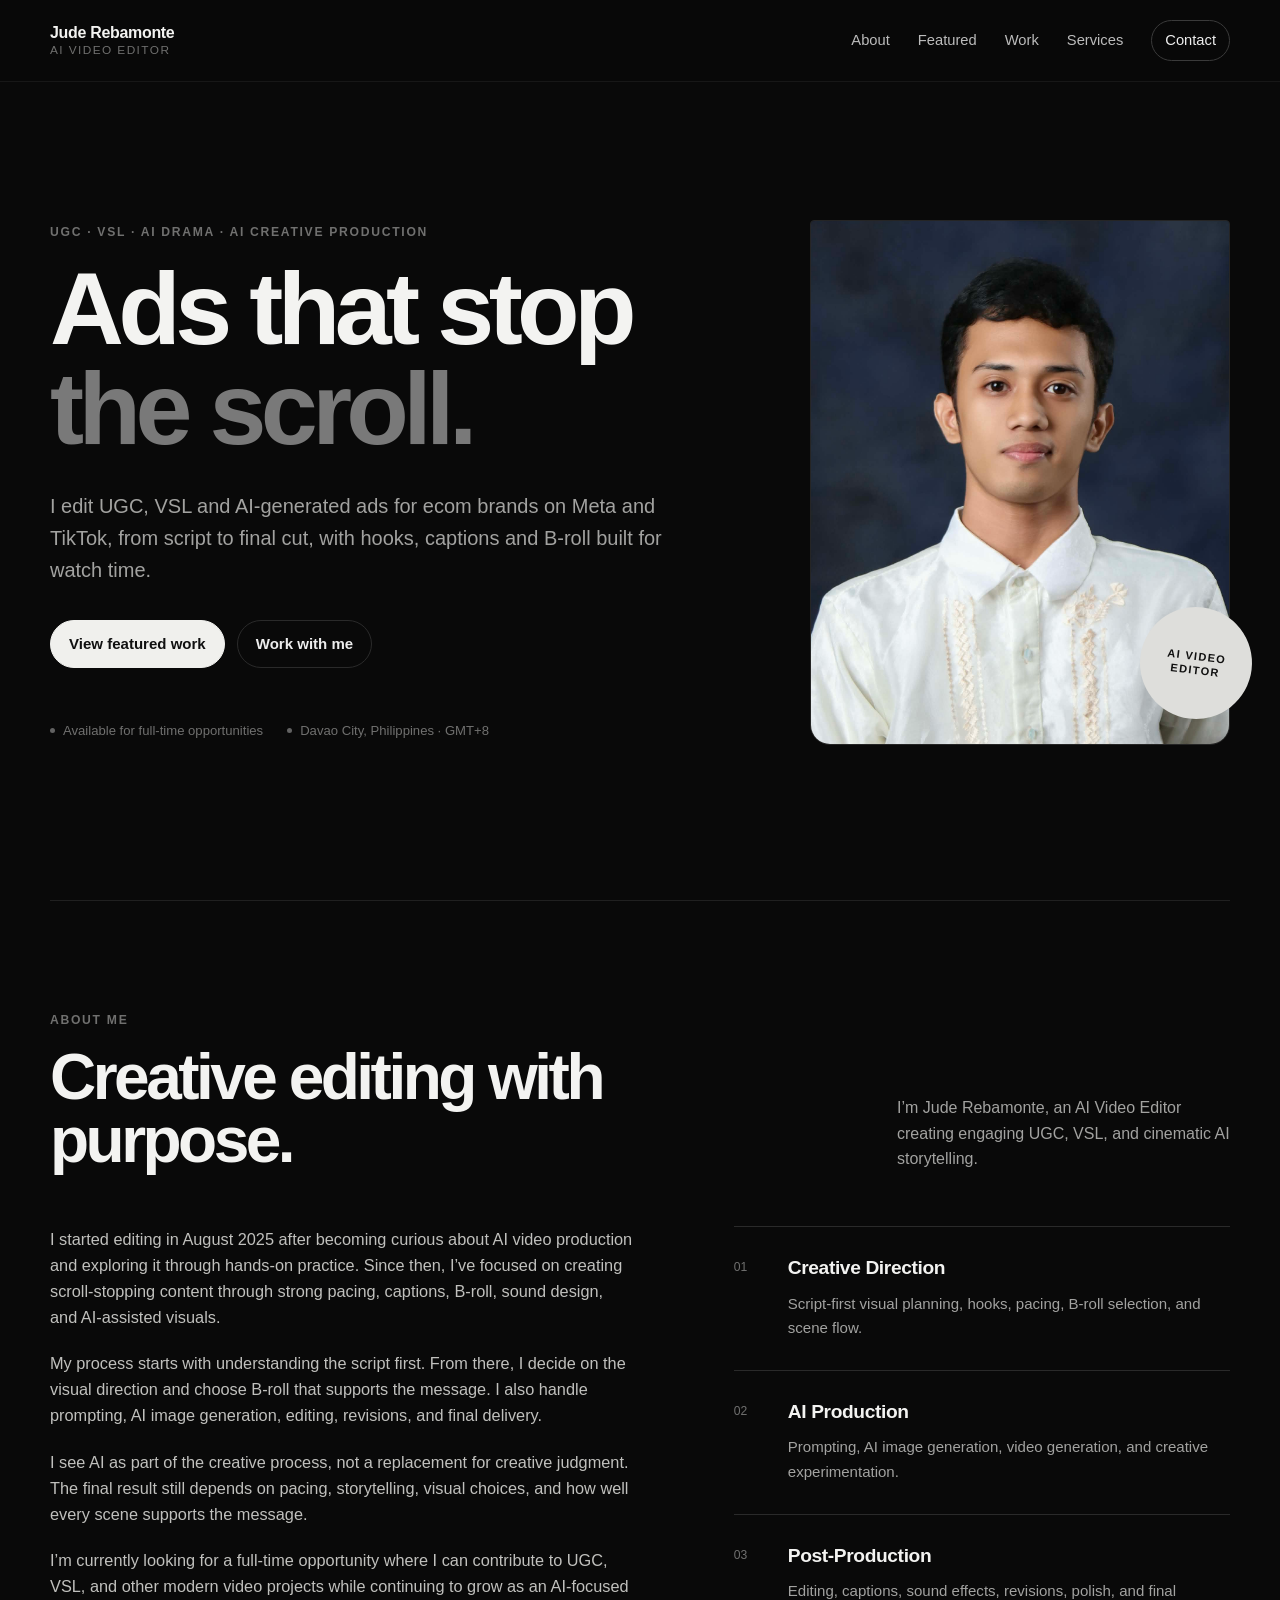
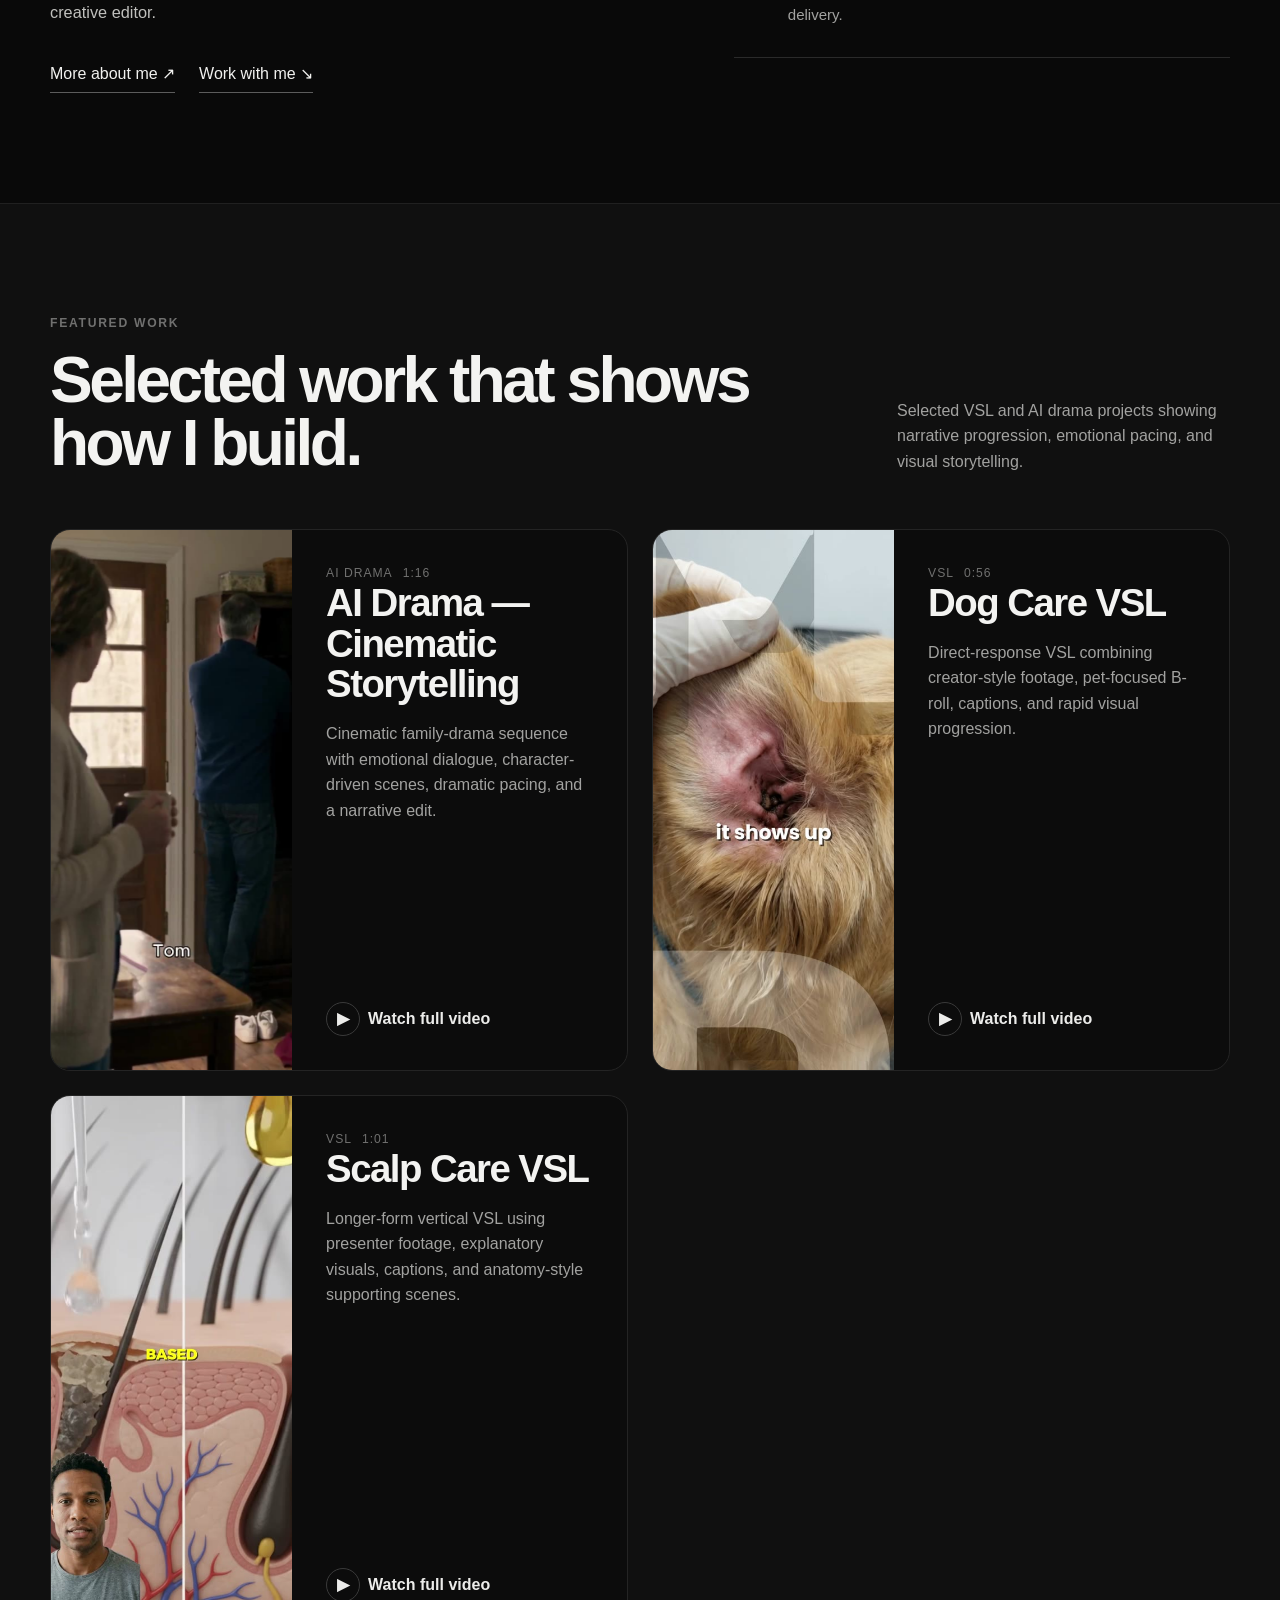
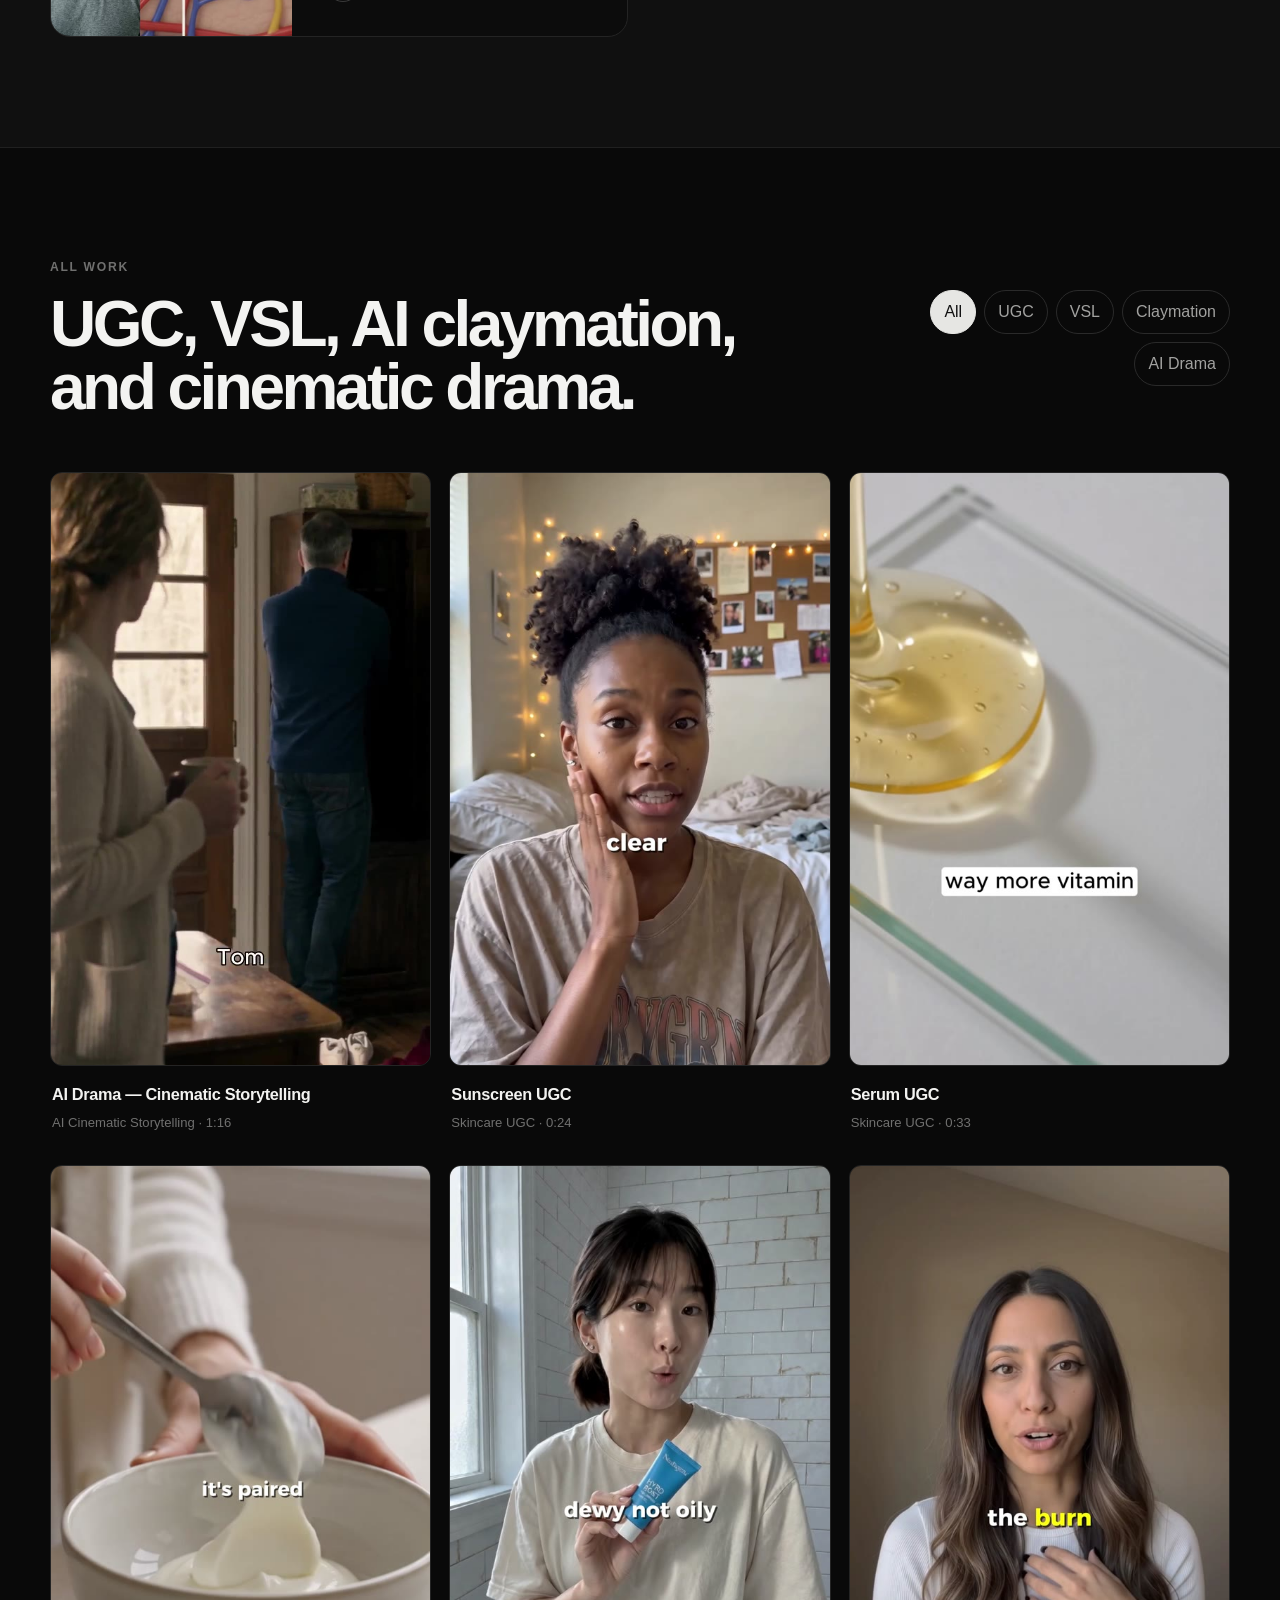
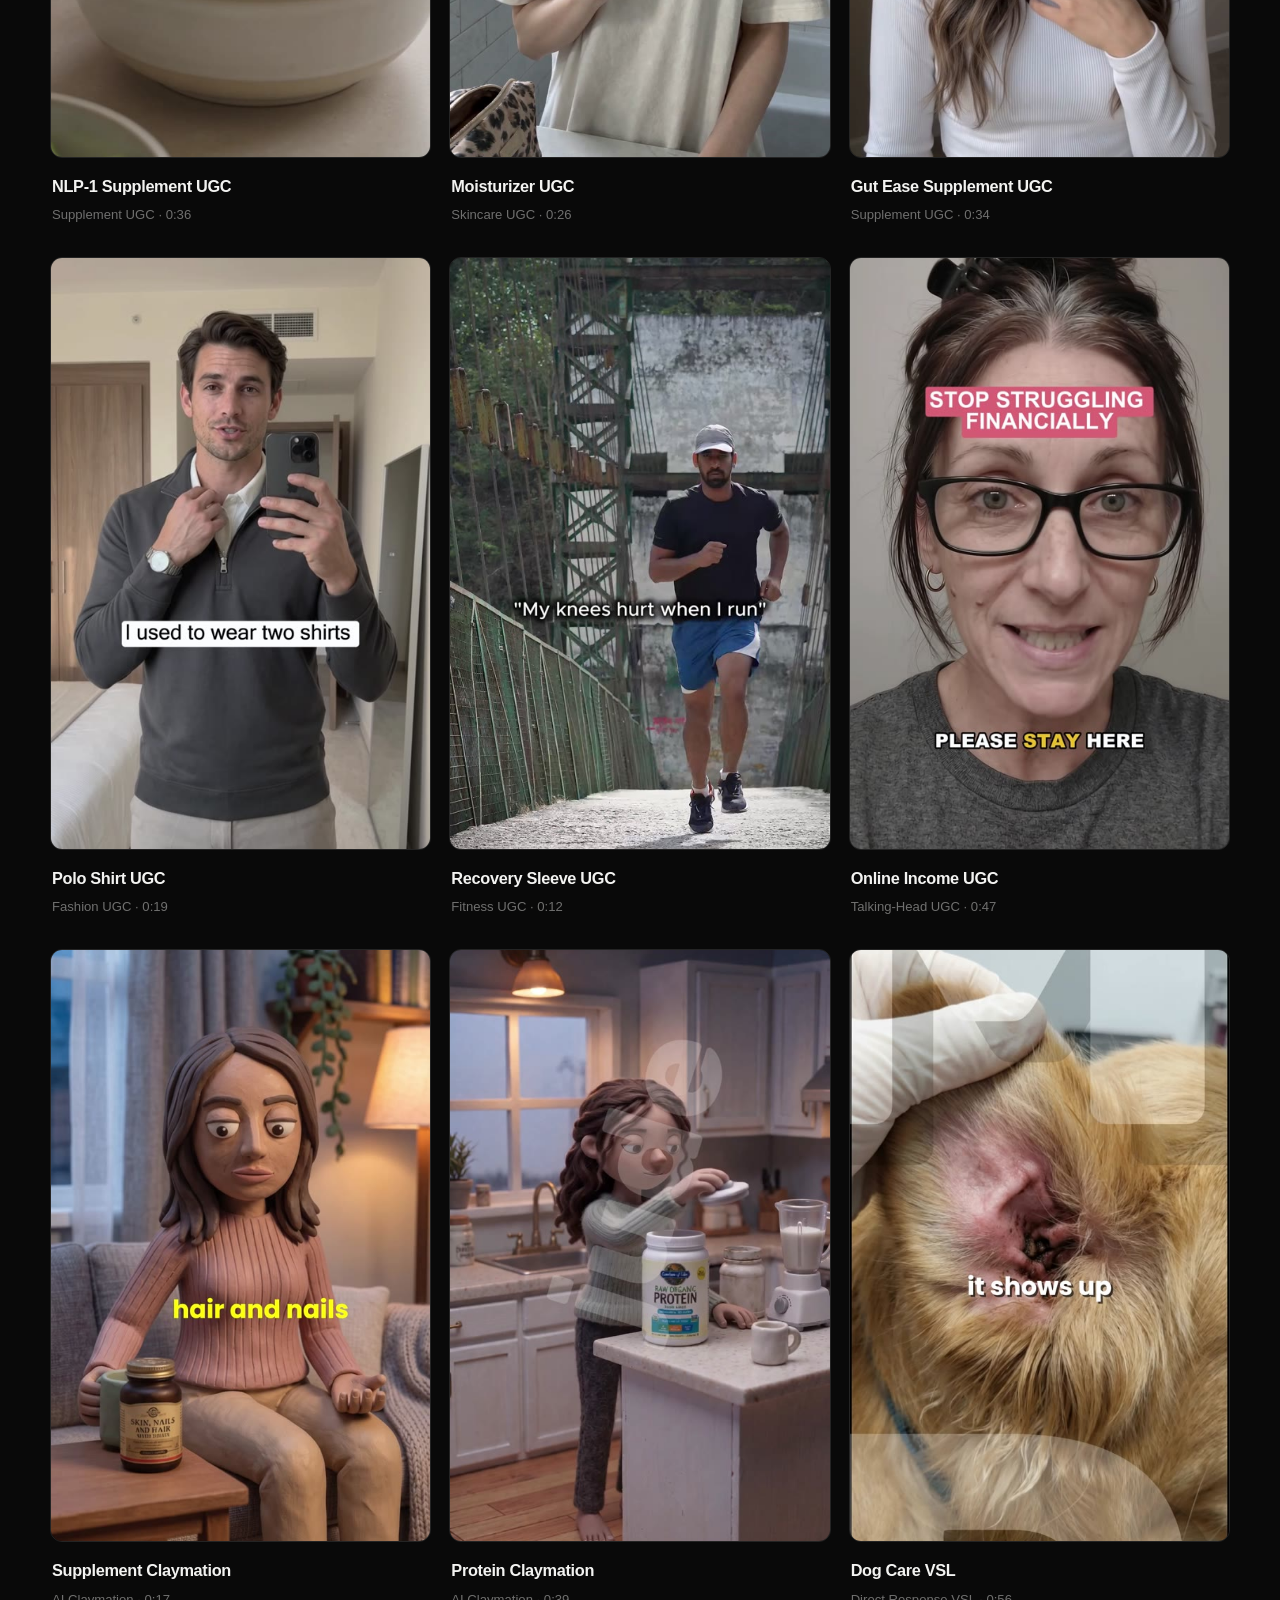
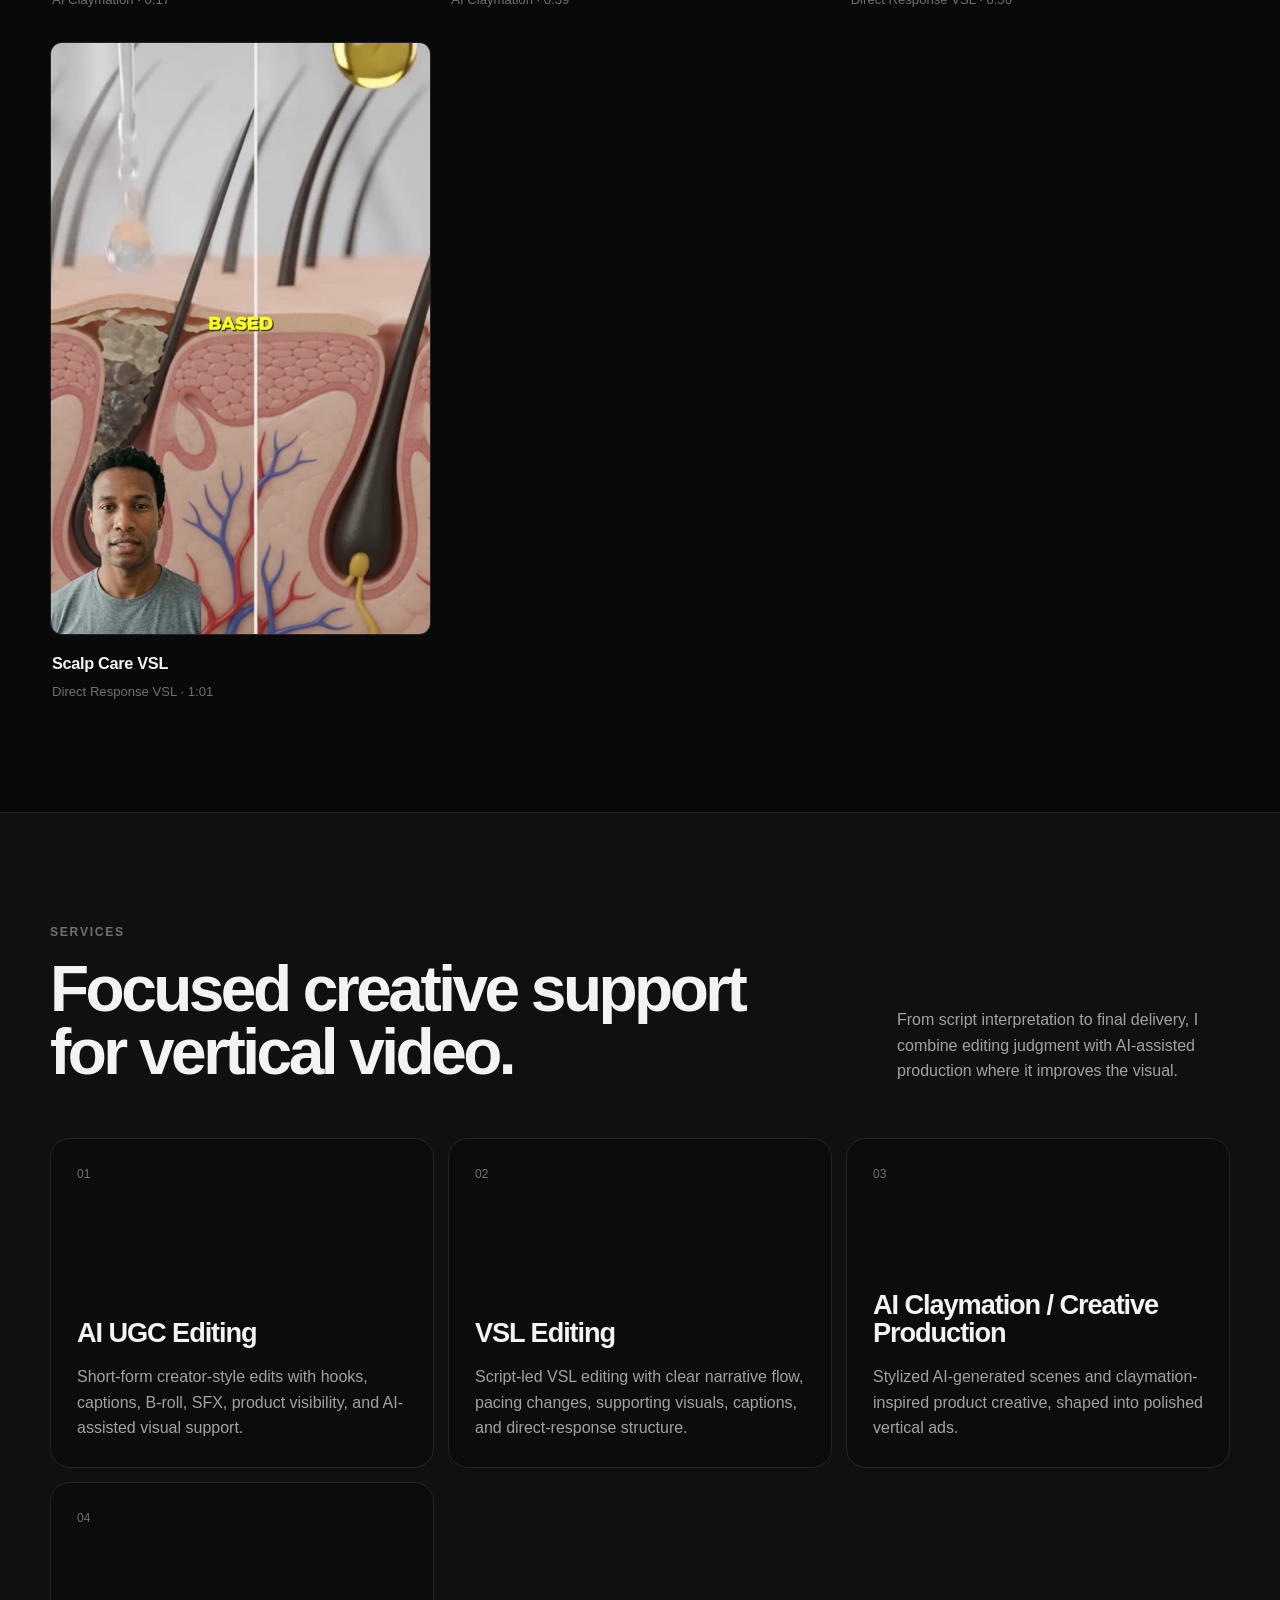
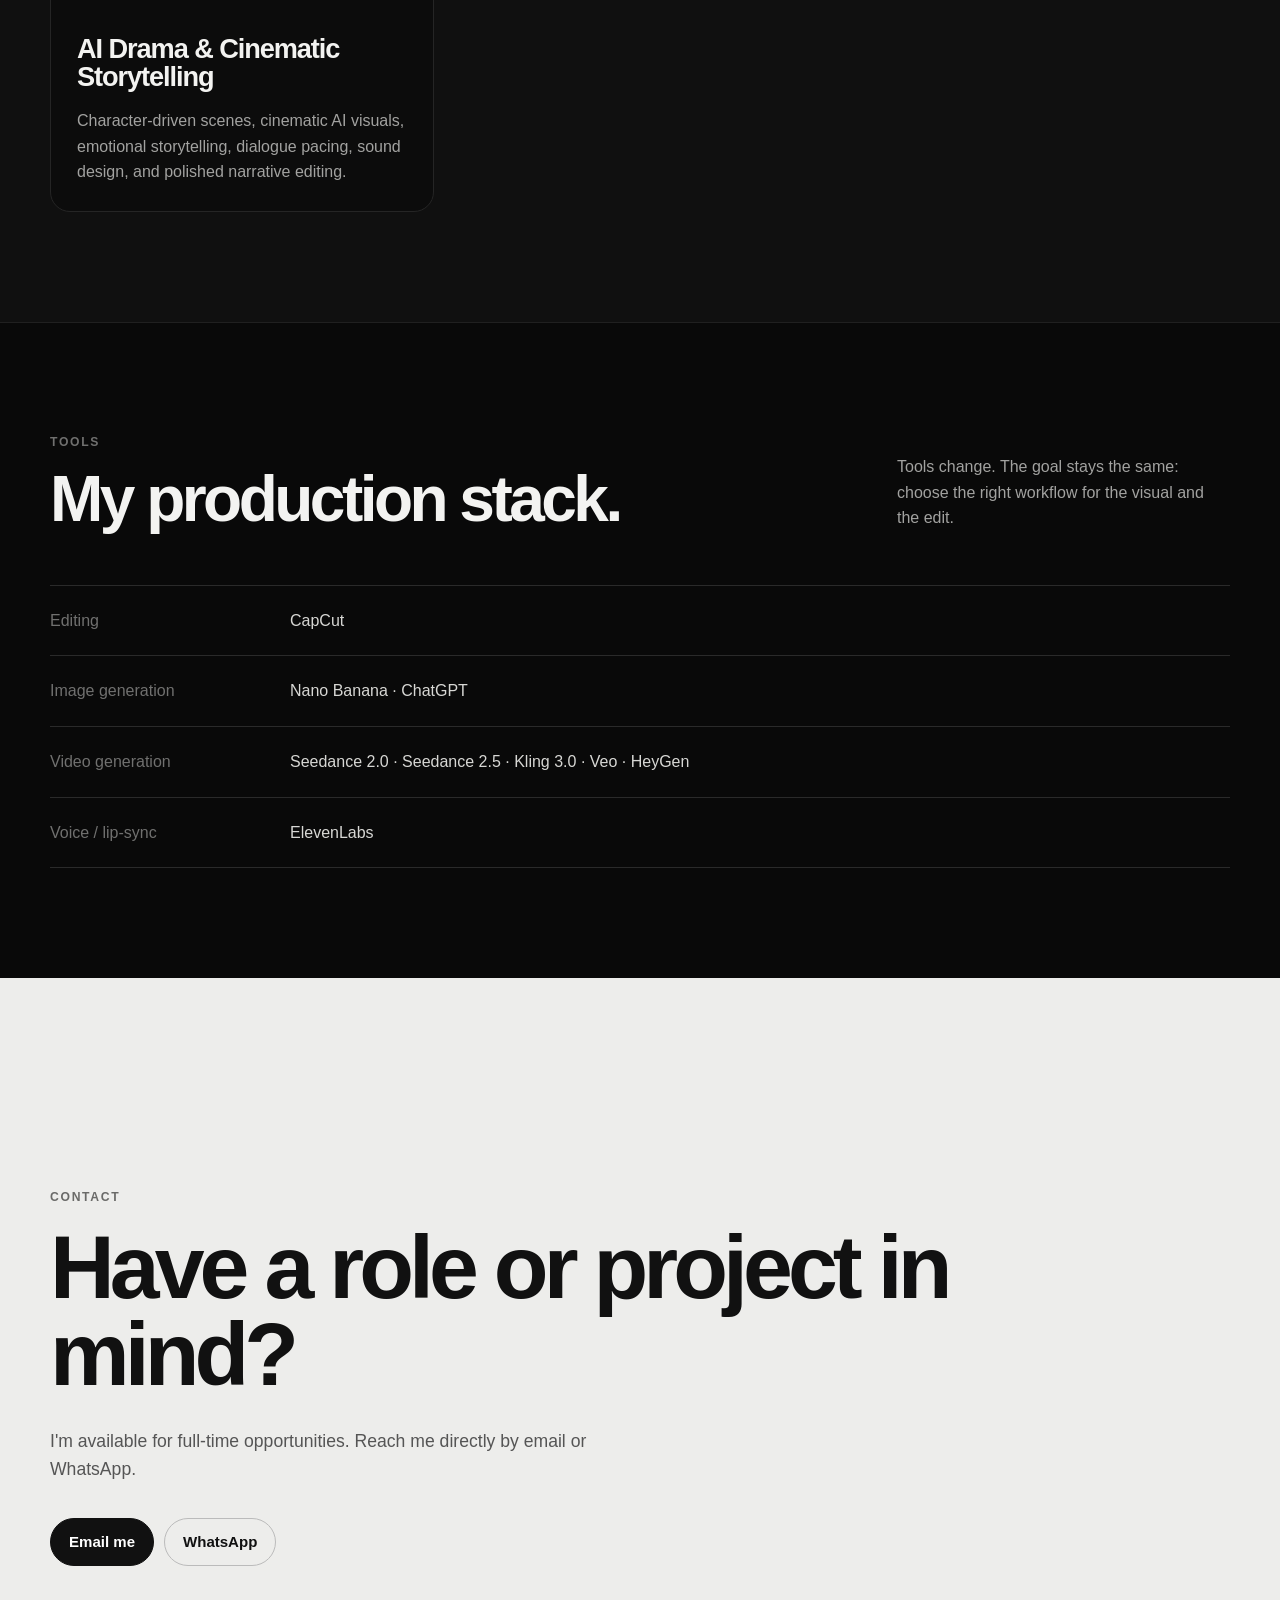
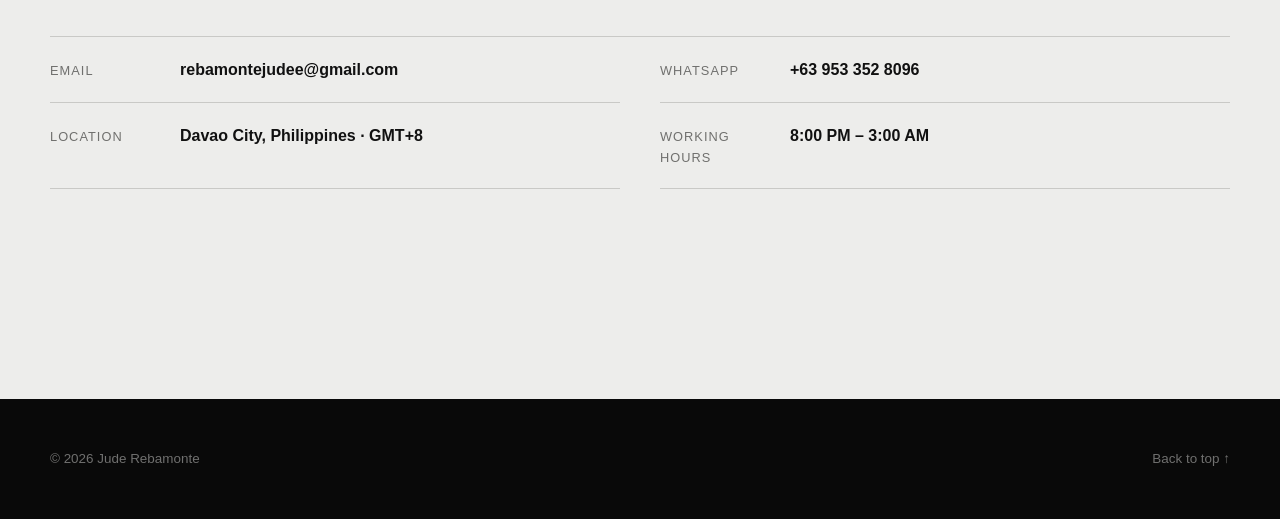
==== commit aae7bad7: "Add files via upload" ====
--- a/index.html
+++ b/index.html
@@ -31,8 +31,8 @@
     <section class="hero section-shell" aria-labelledby="hero-title">
       <div class="hero-copy">
         <p class="eyebrow">UGC · VSL · AI Creative Production</p>
-        <h1 id="hero-title"> Video with <span>editorial intent.</span></h1>
-        <p class="hero-lede">I turn scripts into scroll-stopping vertical content through pacing, captions, B-roll, sound design, and AI-assisted visuals.</p>
+        <h1 id="hero-title">Ads that stop <span>the scroll.</span></h1>
+        <p class="hero-lede">I edit UGC, VSL and AI-generated ads for ecom brands on Meta and TikTok, from script to final cut, with hooks, captions and B-roll built for watch time.</p>
         <div class="hero-actions">
           <a class="button button-primary" href="#featured">View featured work</a>
           <a class="button button-secondary" href="#contact">Work with me</a>
@@ -193,7 +193,7 @@
     <div class="modal-panel video-panel">
       <button class="modal-close" type="button" data-close-video aria-label="Close video">×</button>
       <div class="modal-video-wrap">
-        <video id="modal-video" controls playsinline preload="metadata"></video>
+   <video id="modal-video" controls controlsList="nodownload" playsinline preload="metadata"></video>
       </div>
       <div class="modal-copy">
         <p id="video-modal-kicker" class="eyebrow"></p>
